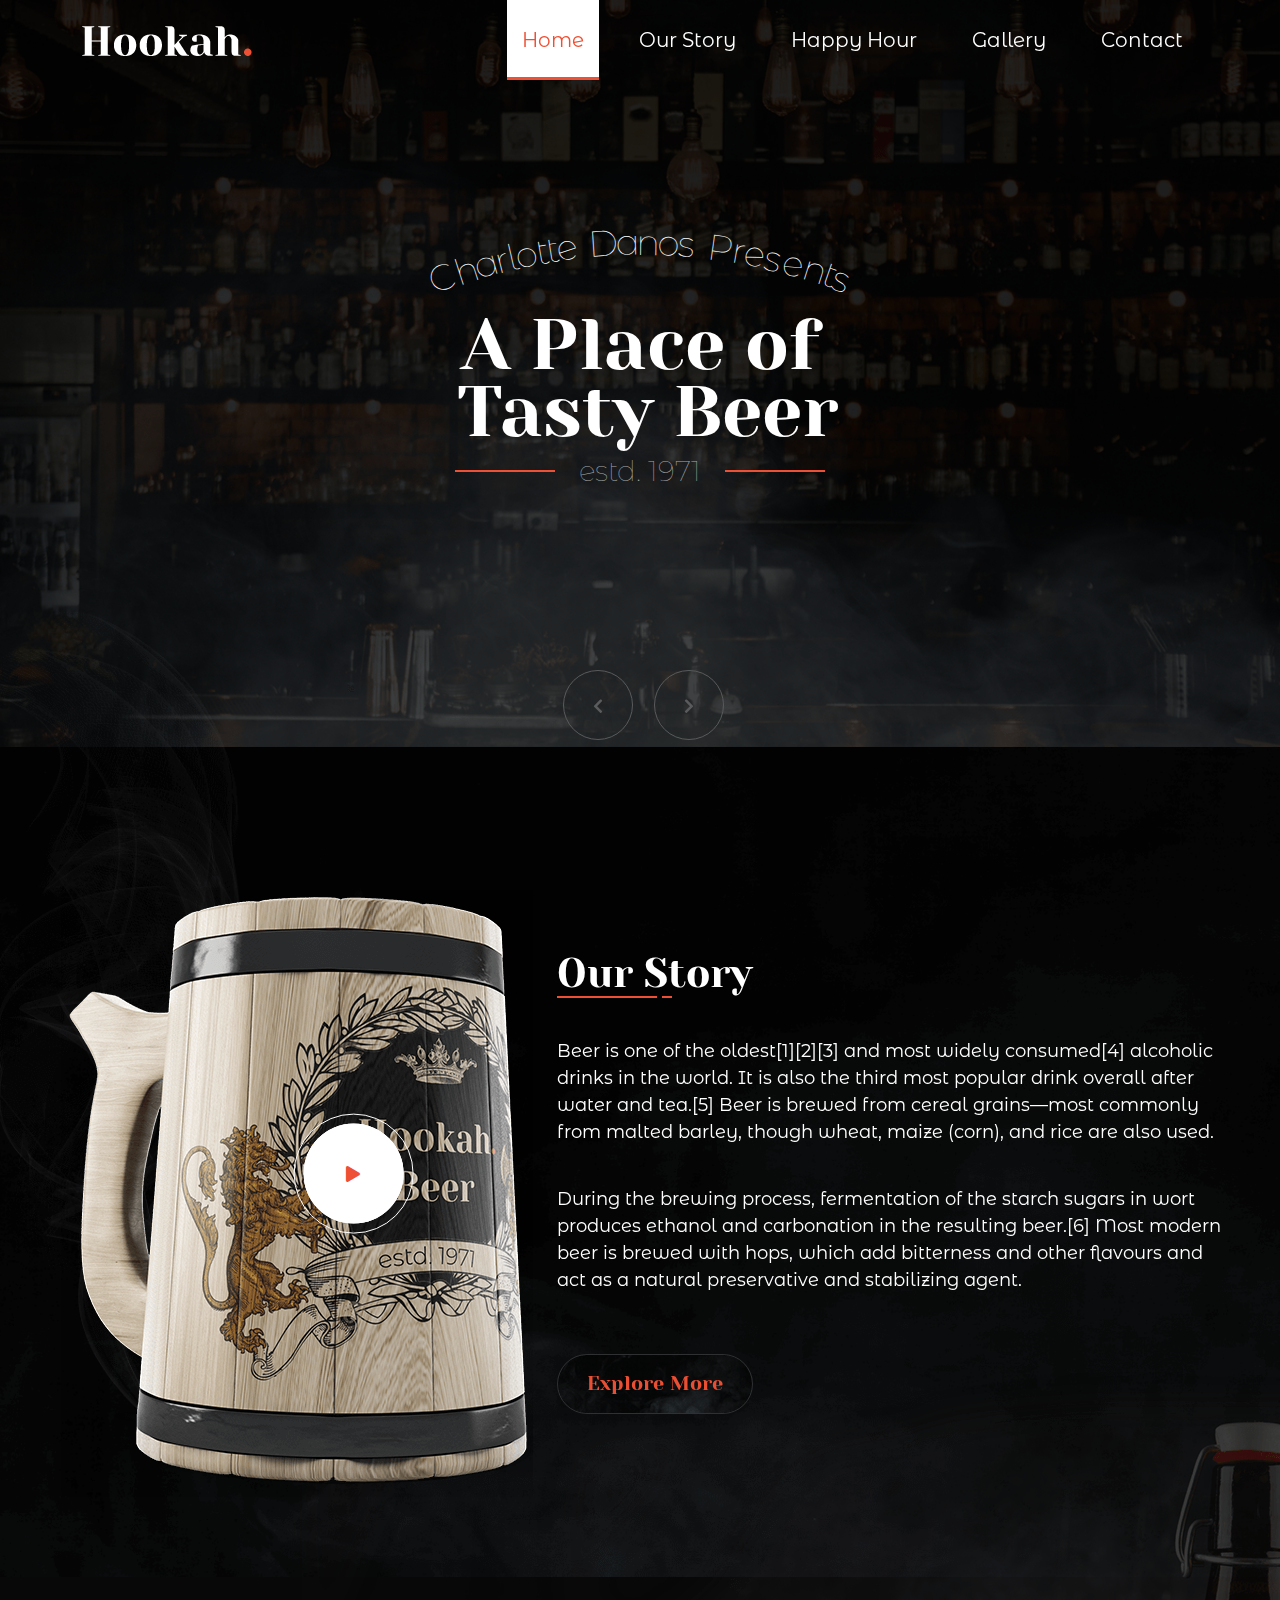
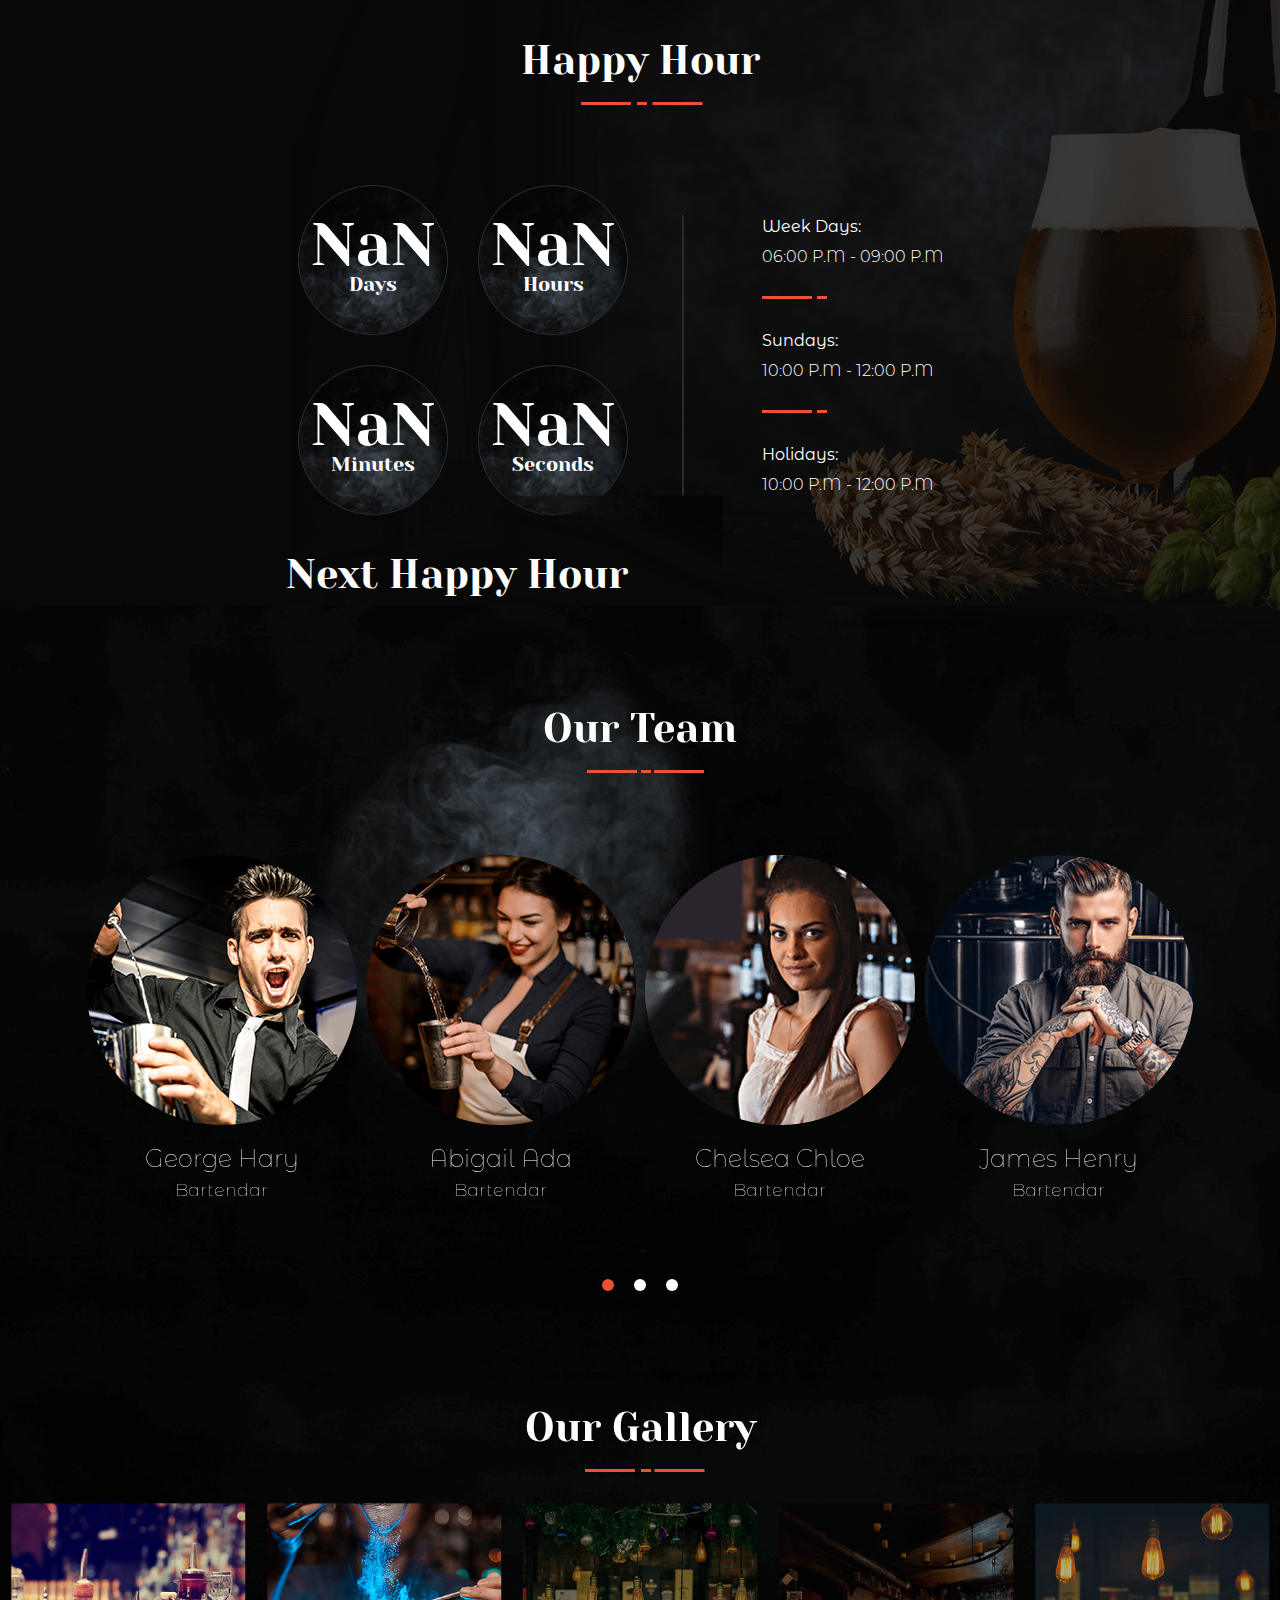
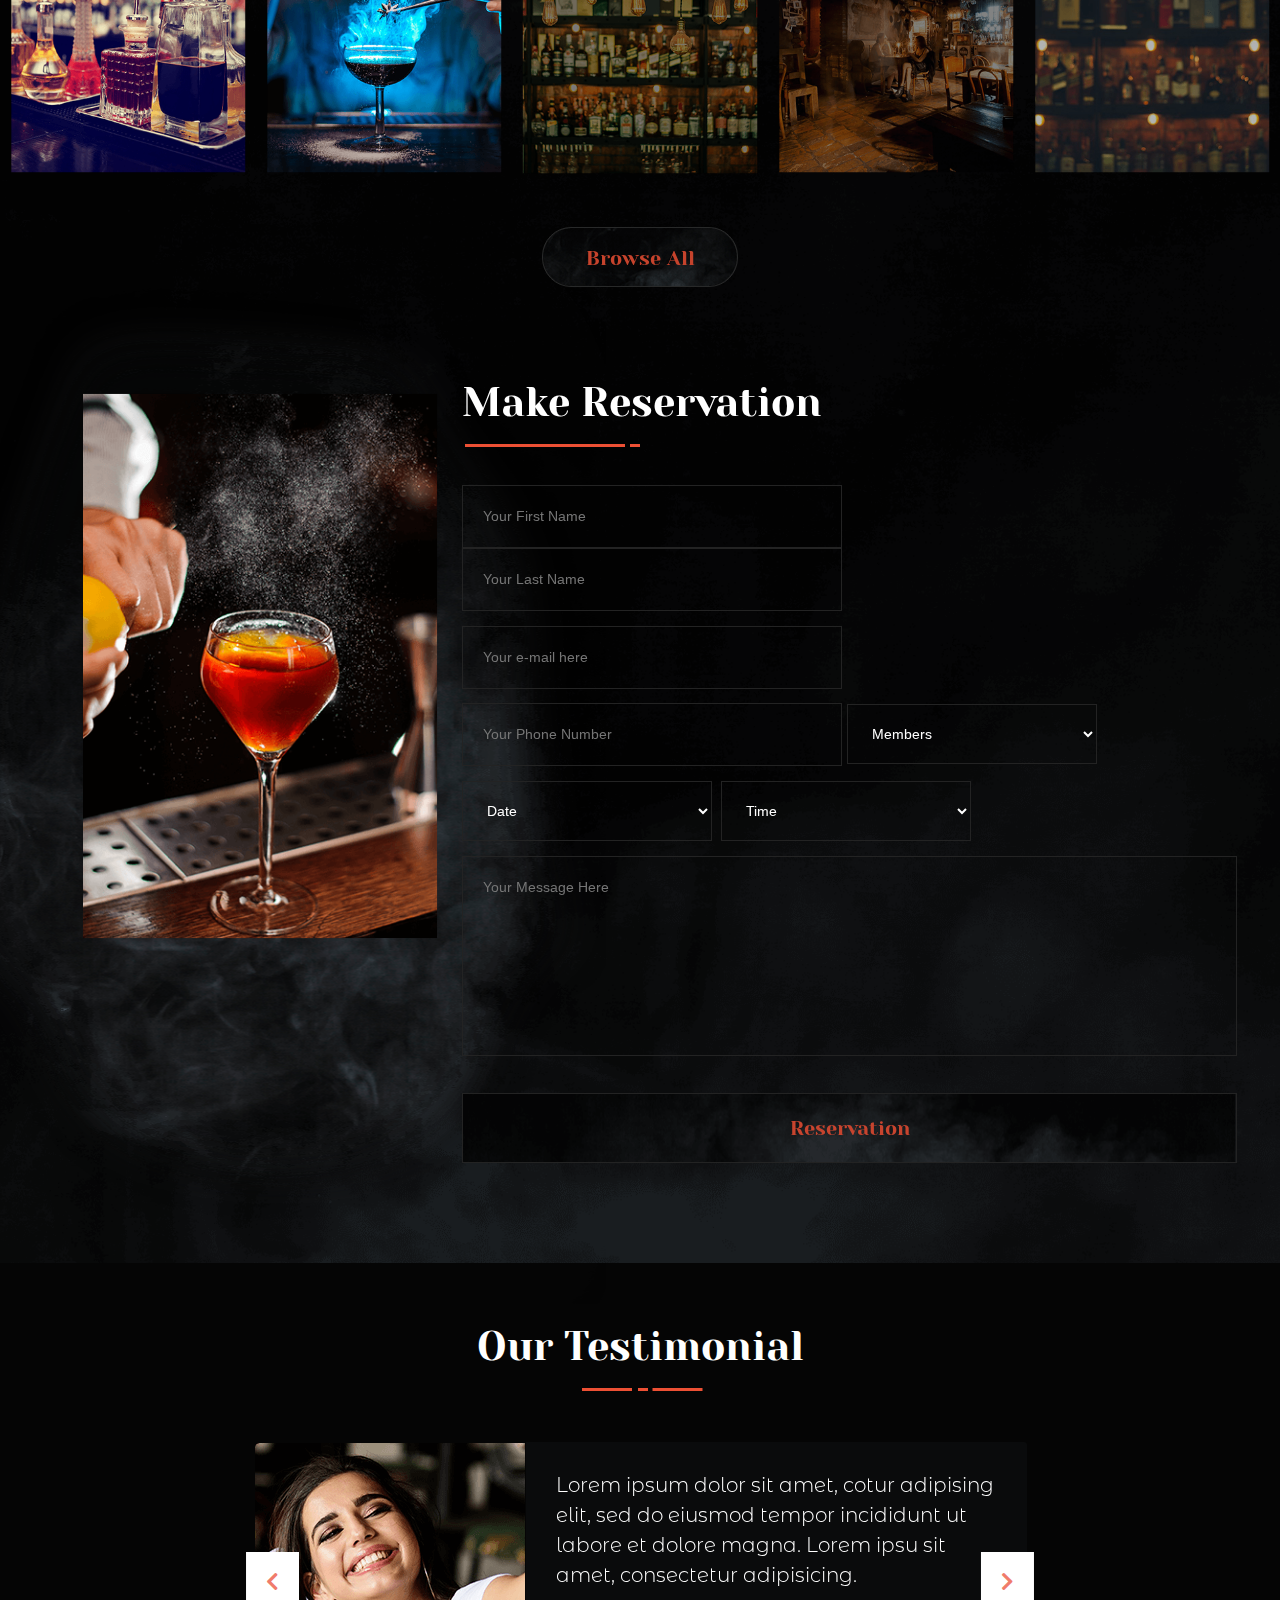
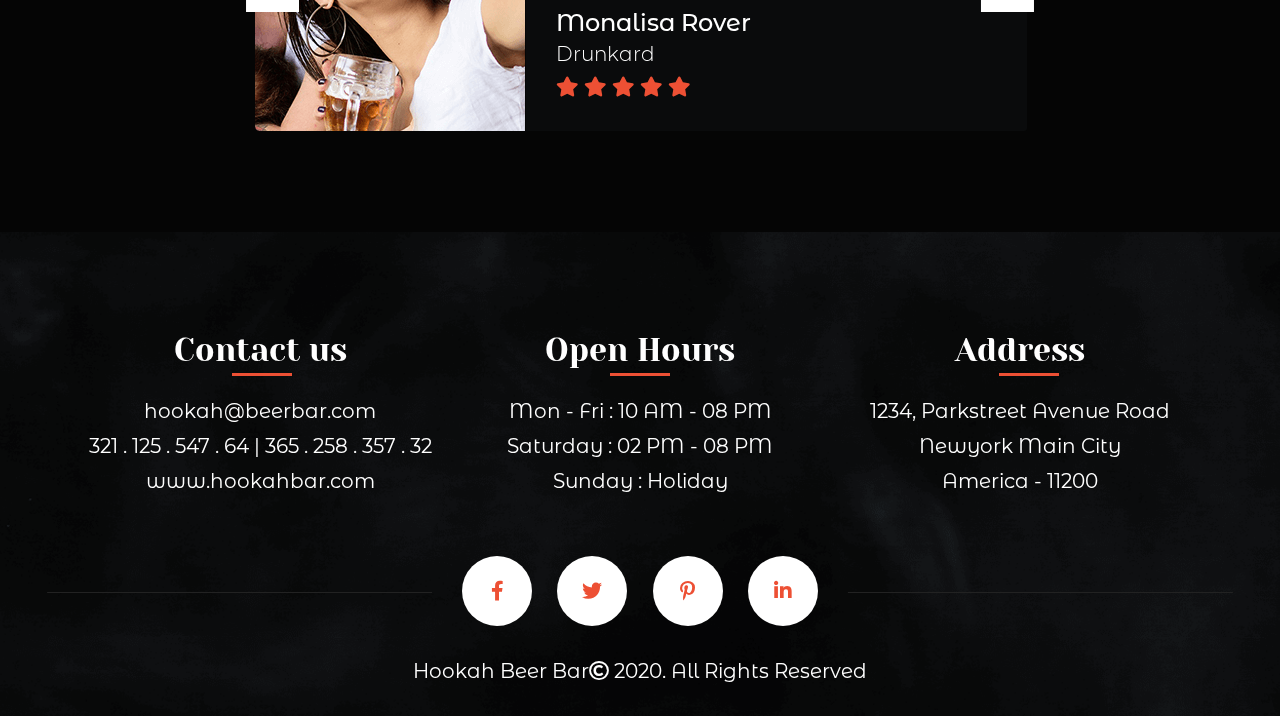
==== index.html @ 08fb6ee2 "completed" ====
<!DOCTYPE html>
<html lang="en">

<head>
    <meta charset="UTF-8">
    <meta http-equiv="X-UA-Compatible" content="IE=edge">
    <meta name="viewport" content="width=device-width, initial-scale=1.0">
    <title>Hokkah</title>

    <!-- ============================
        google font start
    ============================ -->
    <link rel="preconnect" href="https://fonts.gstatic.com">
    <link
        href="https://fonts.googleapis.com/css2?family=Montserrat+Alternates:wght@100;200;300;400;500;600;700;800&display=swap"
        rel="stylesheet">
    <link rel="preconnect" href="https://fonts.gstatic.com">
    <link href="https://fonts.googleapis.com/css2?family=Yeseva+One&display=swap" rel="stylesheet">
    <link rel="preconnect" href="https://fonts.gstatic.com">
    <link href="https://fonts.googleapis.com/css2?family=Arimo:wght@400;500;600;700&display=swap" rel="stylesheet">
    <!-- ============================
        google font end
    ============================ -->


    <!-- ================================
                css link start
    ================================ -->
    <link rel="stylesheet" href="css/all.min.css">
    <link rel="stylesheet" href="css//bootstrap.min.css">
    <link rel="stylesheet" href="css/slick.css">
    <link rel="stylesheet" href="css/venobox.css">
    <link rel="stylesheet" href="css/style.css">
    <link rel="stylesheet" href="css/responsive.css">

    <!-- ================================
                  css link end
    ================================ -->
</head>

<body>

    <!-- =============================
                header part start
         ============================= -->
    <nav class="navbar navbar-expand-lg add">
        <div class="container">
            <a class="navbar-brand" href="index.html">
                <img src="images/01_Home_Page.png" alt="logo">
            </a>
            <button class="navbar-toggler" type="button" data-bs-toggle="collapse"
                data-bs-target="#navbarSupportedContent" aria-controls="navbarSupportedContent" aria-expanded="false"
                aria-label="Toggle navigation">
                <i class="fas fa-bars"></i>
            </button>
            <div class="collapse navbar-collapse" id="navbarSupportedContent">
                <ul class="navbar-nav ms-auto mb-0 mb-lg-0">
                    <li class="nav-item">
                        <a class="nav-link active" aria-current="page" href="indexhome.html">Home</a>
                    </li>
                    <li class="nav-item">
                        <a class="nav-link" aria-current="page" href="indexabout.html">Our Story</a>
                    </li>
                    <li class="nav-item">
                        <a class="nav-link" aria-current="page" href="#happy-hour">Happy Hour</a>
                    </li>
                    <li class="nav-item">
                        <a class="nav-link" aria-current="page" href="indexgallery.html">Gallery</a>
                    </li>
                    <li class="nav-item">
                        <a class="nav-link" aria-current="page" href="indexcontact.html">Contact</a>
                    </li>
                </ul>
            </div>
        </div>
    </nav>


    <!-- =============================
        header part end
============================= -->


    <!-- ==============================
        banner part start
============================== -->
    <section id="banner-part">
        <div class="banner-slider">
            <div class="banner">
                <div class="overlay">
                    <div class="banner-text">
                        <div id="charlotte">Charlotte Danos Presents</div>
                       
                        <h3 class="a-place">A Place of</h3>
                        <h3 class="tasty">Tasty Beer</h3>
                       
                        <p class="estd">estd. 1971</p>
                    </div>
                </div>
            </div>
            <div class="banner bannertwo">
                <div class="overlay">
                    <div class="banner-text">
                        <div id="charlottetwo">Charlotte Danos Presents</div>
                        <p class="a-place">A Place of </p>
                        <p class="tasty">Tasty Beer</p>
                        <p class="estd">estd. 1971</p>
                    </div>
                </div>
            </div>
        </div>
    </section>

    <!-- ==============================
         banner part end
============================== -->

    <!-- ===========================
        about part start
=========================== -->

    <section id="about-part">
        <div class="container">
            <div class="row">
                <div class="col-lg-5">
                    <div class="about-img">
                        <img src="images/mog-pure-img.png" alt="mog">
                        <div class="venoboxone">
                            <a class="venobox" data-autoplay="true" data-vbtype="video"
                                href="https://youtu.be/KQVuV0l8TZ8">
                                <div class="round pulsing">
                                    <i class="fas fa-play"></i>
                                </div>
                            </a>
                        </div>
                        <div class="about-smoke">
                            <img src="images/about-smoke.png" alt="smoke">
                        </div>
                    </div>
                </div>
                <div class="col-lg-7">
                    <div class="about-text">
                        <div class="about-title">
                            <h4 class="our">Our Story</h4>
                        </div>
                        <p class="beer">Beer is one of the oldest[1][2][3] and most widely consumed[4] alcoholic drinks
                            in
                            the world. It
                            is also the third most popular drink overall after water and tea.[5] Beer is brewed from
                            cereal
                            grains—most commonly from malted barley, though wheat, maize (corn), and rice are also used.
                        </p>
                        <p class="beer">During the brewing process, fermentation of the starch sugars in wort
                            produces
                            ethanol and
                            carbonation in the resulting beer.[6] Most modern beer is brewed with hops, which add
                            bitterness
                            and other flavours and act as a natural preservative and stabilizing agent.
                        </p>

                        <div class="explore-img">
                            <a href="#">
                                <img src="images/about-btn.png" alt="#">
                                <div class="smoke-overlay">
                                    Explore More
                                </div>
                            </a>
                        </div>
                    </div>
                </div>
            </div>
        </div>
    </section>

    <!-- ===========================
        about part end
=========================== -->

    <!-- ===========================
        happy hour part end
=========================== -->

    <section id="happy-hour">
        <div class="moder-bottle">
            <img src="images/about-bottom.png" alt="bottle">
        </div>
        <div class="title">
            <h4 class="happy">Happy Hour</h4>
        </div>
        <div class="container">
            <div class="row">
                <div class="col-lg-6 col-md-6">
                    <div class="mother-happy-img">
                        <div class="left">
                            <div class="happy-img">
                                <img src="images/happy.png" alt="btn">
                                <div class="overlay">
                                    <p id="day">23</p>
                                    <span>Days</span>
                                </div>
                            </div>
                            <div class="happy-img marg">
                                <img src="images/happy.png" alt="btn">
                                <div class="overlay2">
                                    <p id="min">59</p>
                                    <span>Minutes</span>
                                </div>
                            </div>
                        </div>
                        <div class="right">
                            <div class="happy-img">
                                <img src="images/happy.png" alt="btn">
                                <div class="overlay3">
                                    <p id="hour">59</p>
                                    <span>Hours</span>
                                </div>
                            </div>
                            <div class="happy-img marg">
                                <img src="images/happy.png" alt="btn">
                                <div class="overlay4">
                                    <p id="second">29</p>
                                    <span>Seconds</span>
                                </div>
                            </div>
                        </div>

                    </div>
                    <p class="nex">Next Happy Hour</p>
                </div>
                <div class="col-lg-6 col-md-6 margi">
                    <div class="happy-right-text">
                        <div class="item">
                            <p class="day">Week Days: </p>
                            <p class="time"> 06:00 P.M - 09:00 P.M</p>
                        </div>
                        <div class="item">
                            <p class="day">Sundays: </p>
                            <p class="time"> 10:00 P.M - 12:00 P.M</p>
                        </div>
                        <div class="item">
                            <p class="day">Holidays: </p>
                            <p class="time"> 10:00 P.M - 12:00 P.M</p>
                        </div>


                    </div>

                </div>
            </div>
        </div>
        
    </section>
    <!-- ===========================
        happy hour part end
=========================== -->

    <!-- =========================
        team  part start
=========================== -->

    <section id="team-part">
        <div class="title">
            <h4 class="happy">Our Team</h4>
        </div>
        <div class="container">
            <div class="team-smoke">
                <img src="images/team-smoke.png" alt="team-smoke">
            </div>
            <div class="team-slider">
                <div class="team-slide">
                    <div class="img">
                        <img src="images/team1.png" alt="team">
                    </div>
                    <div class="text">
                        <p class="name">George Hary</p>
                        <p class="position">Bartendar</p>
                    </div>


                </div>
                <div class="team-slide">
                    <div class="img">
                        <img src="images/team2.png" alt="team">
                    </div>
                    <div class="text">
                        <p class="name">Abigail Ada</p>
                        <p class="position">Bartendar</p>
                    </div>
                </div>
                <div class="team-slide">
                    <div class="img">
                        <img src="images/team3.png" alt="team">
                    </div>
                    <div class="text">
                        <p class="name">Chelsea Chloe</p>
                        <p class="position">Bartendar</p>
                    </div>
                </div>
                <div class="team-slide">
                    <div class="img">
                        <img src="images/team4.png" alt="team">
                    </div>
                    <div class="text">
                        <p class="name">James Henry</p>
                        <p class="position">Bartendar</p>
                    </div>
                </div>
                <div class="team-slide">
                    <div class="img">
                        <img src="images/team2.png" alt="team">
                    </div>
                    <div class="text">
                        <p class="name">Abigail Ada</p>
                        <p class="position">Bartendar</p>
                    </div>
                </div>
                <div class="team-slide">
                    <div class="img">
                        <img src="images/team2.png" alt="team">
                    </div>
                    <div class="text">
                        <p class="name">Abigail Ada</p>
                        <p class="position">Bartendar</p>
                    </div>
                </div>
            </div>
        </div>


    </section>

    <!-- ===========================
        team part end
=========================== -->

    <!-- ===========================
        our gallery  part end
=========================== -->

    <section id="gallery-part">
        <div class="title">
            <h4 class="happy">Our Gallery</h4>
        </div>

        <div class="gallery-slider">
            <div class="gallery-slide">
                <div class="img">
                    <img src="images/gallery.png" alt="member">
                    <div class="overlay">
                        <div class="icon"><a class="venobox" data-gall="gallery01" href="images/gallery.png">
                                <i class="fas fa-expand"></i>
                            </a> </div>
                    </div>
                </div>
            </div>
            <div class="gallery-slide">
                <div class="img">
                    <img src="images/gallery2.png" alt="member">
                    <div class="overlay">
                        <div class="icon">
                            <a class="venobox" data-gall="gallery01" href="images/gallery2.png">
                                <i class="fas fa-expand"></i>
                            </a>
                        </div>
                    </div>
                </div>
            </div>
            <div class="gallery-slide">
                <div class="img">
                    <img src="images/gallery3.png" alt="member">
                    <div class="overlay">
                        <div class="icon">
                            <a class="venobox" data-gall="gallery01" href="images/gallery3.png">
                                <i class="fas fa-expand"></i>
                            </a>
                        </div>
                    </div>
                </div>
            </div>
            <div class="gallery-slide">
                <div class="img">
                    <img src="images/gallery4.png" alt="member">
                    <div class="overlay">
                        <div class="icon">
                            <a class="venobox" data-gall="gallery01" href="images/gallery4.png">
                                <i class="fas fa-expand"></i>
                            </a>
                        </div>
                    </div>
                </div>
            </div>
            <div class="gallery-slide">
                <div class="img">
                    <img src="images/gallery5.png" alt="member">
                    <div class="overlay">
                        <div class="icon">
                            <a class="venobox" data-gall="gallery01" href="images/gallery5.png">
                                <i class="fas fa-expand"></i>
                            </a>
                        </div>
                    </div>
                </div>
            </div>
            <div class="gallery-slide">
                <div class="img">
                    <img src="images/gallery2.png" alt="member">
                    <div class="overlay">
                        <div class="icon">
                            <a class="venobox" data-gall="gallery01" href="images/gallery2.png">
                                <i class="fas fa-expand"></i>
                            </a>

                        </div>
                    </div>
                </div>
            </div>
        </div>
        <div class="btn">
            <a href="#">
                <img src="images/gallbtn.png" alt="btn">
                <p class="browse">Browse All</p>
            </a>


        </div>
    </section>

    <!-- ===========================
       our gallery part end
=========================== -->

    <!-- ===========================
      form  part start
=========================== -->
    <section id="form-part">
        <div class="container">
            <div class="row">
                <div class="col-lg-4 col-md-4">
                    <div class="form-img">
                        <img class="form-img" src="images/form.png" alt="form-left">
                        <img class="form-smoke" src="images/formimg.png" alt="forming">
                    </div>
                </div>
                <div class="col-lg-8 col-md-8">
                    <div class="title">
                        <h4 class="happy">Make Reservation</h4>
                    </div>
                    <div class="form-info">
                        <input id="name" type="text" placeholder="Your First Name">
                        <input id="last" type="text" placeholder="Your Last Name">
                        <input id="email" type="email" placeholder="Your e-mail here">
                        <input id="teli" type="tel" placeholder="Your Phone Number">

                       
                        <select id="member">
                            <option value="">Members</option>
                            <option value="1">01</option>
                            <option value="1">02</option>
                            <option value="3">03</option>
                        </select>

                        
                        <select id="date">
                            <option value="">Date</option>
                            <option value="12">12</option>
                            <option value="16">16</option>
                            <option value="18">18</option>
                        </select>

                        
                        <select id="time">
                            <option value="">Time</option>
                            <option value="6">6</option>
                            <option value="8">8</option>
                            <option value="10">10</option>
                        </select>

                        <textarea class="message" name="bio" placeholder="Your Message Here"></textarea>

                        <a href="#">
                            <img src="images/formbtnimg.png" alt="button">
                            <div class="overlay">
                                <p class="reserv">Reservation</p>
                            </div>


                        </a>

                    </div>


                </div>
            </div>
        </div>
    </section>


    <!-- ===========================
       form  part end
=========================== -->

    <!-- ===========================
       testimonial  part start
=========================== -->

    <section id="testimonial-part">

        <div class="title">
            <h4 class="happy">Our Testimonial</h4>
        </div>
        <div class="container">
            <div class="testimonial-slider">
                <div class="testi-slide">
                    <div class="mother">
                        <div class="testi-img">
                            <img src="images/testimonial.png" alt="testimonial">
                        </div>
                        <div class="testi-text">
                            <p class="testi-lorem">Lorem ipsum dolor sit amet, cotur adipising elit, sed do eiusmod
                                tempor incididunt ut labore et dolore magna. Lorem ipsu sit amet, consectetur
                                adipisicing.</p>
                            <p class="testi-name">Monalisa Rover</p>
                            <p class="testi-position">Drunkard</p>
                            <div class="icon">
                                <i class="fas fa-star"></i>
                                <i class="fas fa-star"></i>
                                <i class="fas fa-star"></i>
                                <i class="fas fa-star"></i>
                                <i class="fas fa-star"></i>
                            </div>
                        </div>
                    </div>
                </div>

                <div class="testi-slide">
                    <div class="mother">
                        <div class="testi-img">
                            <img src="images/testimonial.png" alt="testimonial">
                        </div>
                        <div class="testi-text">
                            <p class="testi-lorem">Lorem ipsum dolor sit amet, cotur adipising elit, sed do eiusmod
                                tempor incididunt ut labore et dolore magna. Lorem ipsu sit amet, consectetur
                                adipisicing.</p>
                            <p class="testi-name">Monalisa Rover</p>
                            <p class="testi-position">Drunkard</p>
                            <div class="icon">
                                <i class="fas fa-star"></i>
                                <i class="fas fa-star"></i>
                                <i class="fas fa-star"></i>
                                <i class="fas fa-star"></i>
                                <i class="fas fa-star"></i>
                            </div>
                        </div>
                    </div>
                </div>

                <div class="testi-slide">
                    <div class="mother">
                        <div class="testi-img">
                            <img src="images/testimonial.png" alt="testimonial">
                        </div>
                        <div class="testi-text">
                            <p class="testi-lorem">Lorem ipsum dolor sit amet, cotur adipising elit, sed do eiusmod
                                tempor incididunt ut labore et dolore magna. Lorem ipsu sit amet, consectetur
                                adipisicing.</p>
                            <p class="testi-name">Monalisa Rover</p>
                            <p class="testi-position">Drunkard</p>
                            <div class="icon">
                                <i class="fas fa-star"></i>
                                <i class="fas fa-star"></i>
                                <i class="fas fa-star"></i>
                                <i class="fas fa-star"></i>
                                <i class="fas fa-star"></i>
                            </div>
                        </div>
                    </div>
                </div>

                <div class="testi-slide">
                    <div class="mother">
                        <div class="testi-img">
                            <img src="images/testimonial.png" alt="testimonial">
                        </div>
                        <div class="testi-text">
                            <p class="testi-lorem">Lorem ipsum dolor sit amet, cotur adipising elit, sed do eiusmod
                                tempor incididunt ut labore et dolore magna. Lorem ipsu sit amet, consectetur
                                adipisicing.</p>
                            <p class="testi-name">Monalisa Rover</p>
                            <p class="testi-position">Drunkard</p>
                            <div class="icon">
                                <i class="fas fa-star"></i>
                                <i class="fas fa-star"></i>
                                <i class="fas fa-star"></i>
                                <i class="fas fa-star"></i>
                                <i class="fas fa-star"></i>
                            </div>
                        </div>
                    </div>
                </div>
            </div>
        </div>
    </section>

    <!-- ===========================
       testimonial part end
=========================== -->

    <!-- ===========================
       footer part start
=========================== -->

    <section id="footer-part">
        <div class="container">
            <div class="row">
                <div class="col-lg-4 col-md-4">
                    <div class="footer-mother">
                        <h5 class="footer-header">Contact us</h5>
                        <p class="footer-email">hookah@beerbar.com</p>
                        <p class="footer-num">321 . 125 . 547 . 64 | 365 . 258 . 357 . 32</p>
                        <p class="footer-web">www.hookahbar.com</p>
                    </div>

                </div>

                <div class="col-lg-4 col-md-4">
                    <div class="footer-mother">
                        <h5 class="footer-header">Open Hours</h5>
                        <p class="footer-email">Mon - Fri : 10 AM - 08 PM</p>
                        <p class="footer-num">Saturday : 02 PM - 08 PM</p>
                        <p class="footer-web">Sunday : Holiday</p>
                    </div>
                </div>
                <div class="col-lg-4 col-md-4">
                    <div class="footer-mother">
                        <h5 class="footer-header">Address</h5>
                        <p class="footer-email">1234, Parkstreet Avenue Road</p>
                        <p class="footer-num">Newyork Main City</p>
                        <p class="footer-web">America - 11200</p>
                    </div>
                </div>
            </div>
            <div class="footer-icon">
                <a href="#"> <i class="fab fa-facebook-f"></i></a>
                <a href="#"><i class="fab fa-twitter"></i></a>
                <a href="#"><i class="fab fa-pinterest-p"></i></a>
                <a href="#"><i class="fab fa-linkedin-in"></i></a>
            </div>
            <p class="footer-last">Hookah Beer Bar<i class="far fa-copyright"></i> 2020. All Rights Reserved</p>
        </div>
    </section>

    <!-- ===========================
       footer part end
=========================== -->



<!-- ==============================
    back to top start
============================== -->

<a class="backtotop" href="#">
    <i class="fas fa-chevron-up"></i>
</a>
        
  

<!-- ==============================
    back to top end
============================== -->


    <!-- ============================
        js link start
============================ -->
    <script src="js/jquery-1.12.4.min.js"></script>
    <script src="js/circletype.min.js"></script>
    <script src="js/bootstrap.bundle.min.js"></script>
    <script src="js/venobox.min.js"></script>
    <script src="js/waypoints.min.js"></script>
    <script src="js/jquery.counterup.min.js"></script>
    <script src="js/slick.min.js"></script>
    <script src="js/script.js"></script>
    <!-- ============================
        js link end
============================ -->



</body>

</html>
---- css/venobox.css ----
/* ------ venobox.css --------*/
.vbox-overlay *, .vbox-overlay *:before, .vbox-overlay *:after{
    -webkit-backface-visibility: hidden;
    -webkit-box-sizing:border-box;
    -moz-box-sizing:border-box;
    box-sizing:border-box;
}
.vbox-overlay * { 
    -webkit-backface-visibility: visible;
    backface-visibility: visible;
}
.vbox-overlay{
    display: -webkit-flex;
    display: flex;
    -webkit-flex-direction: column;
    flex-direction: column;
    -webkit-justify-content: center;
    justify-content: center;
    -webkit-align-items: center;
    align-items: center;
    position: fixed;
    left: 0;
    top: 0;
    bottom: 0;
    right: 0;
    z-index: 999999;
}

/* ----- navigation ----- */
.vbox-title{
    width: 100%;
    height: 40px;
    float: left;
    text-align: center;
    line-height: 28px;
    font-size: 12px;
    padding: 6px 50px;
    overflow: hidden;
    position: fixed;
    display: none;
    left: 0;
    z-index: 89;
}
.vbox-close{
    cursor: pointer;
    position: fixed;
    top: -1px;
    right: 0;
    width: 50px;
    height: 40px;
    padding: 6px;
    display: block;
    background-position:10px center;
    overflow: hidden;
    font-size: 24px;
    line-height: 1;
    text-align: center;
    z-index: 99;
}
.vbox-left{
    cursor: pointer;
    position: fixed;
    left: 0;
    height: 40px;
    overflow: hidden;
    line-height: 28px;
    font-size: 12px;
    z-index: 99;
    display: flex;
    align-items:center;
}
.vbox-num{
    display: inline-block;
    margin: 6px 0 6px 15px;
}
/* ----- Social share ----- */
.vbox-share{
    line-height: 28px;
    font-size: 12px;
    overflow: hidden;
    position: fixed;
    left: 0;
    z-index: 98;
    display: flex;
    align-items:center;
    justify-content: center;
    width: 100%;
    text-align: center;
}
.vbox-share svg{
    max-height: 28px;
    width: 28px;
    z-index: 10;
    margin-left: 12px;
    margin-top: 6px;
    margin-bottom: 6px;
    vertical-align: middle;
}


/* ----- navigation ARROWS ----- */
.vbox-next, .vbox-prev{
    position: fixed;
    top: 50%;
    margin-top: -15px;
    overflow: hidden;
    cursor: pointer;
    display: block;
    width: 45px;
    height: 45px;
    z-index: 99;
}
.vbox-next span, .vbox-prev span{
    position: relative;
    width: 20px;
    height: 20px;
    border: 2px solid transparent;
    border-top-color: #B6B6B6;
    border-right-color: #B6B6B6;
    text-indent: -100px;
    position: absolute;
    top: 8px;
    display: block;
}
.vbox-prev{
    left: 15px;
}
.vbox-next{
    right: 15px;
}
.vbox-prev span{
    left: 10px;
    -ms-transform: rotate(-135deg);
    -webkit-transform: rotate(-135deg);
    transform: rotate(-135deg);
}
.vbox-next span{
    -ms-transform: rotate(45deg);
    -webkit-transform: rotate(45deg);
    transform: rotate(45deg);
    right: 10px;
}
/* ------- inline window ------ */
.vbox-inline{
    width: 420px;
    height: 315px;
    height: 70vh;
    padding: 10px;
    background: #fff;
    margin: 0 auto;
    overflow: auto;
    text-align: left;
}
/* ------- Video & iFrames window ------ */
.venoframe{
    max-width: 100%;
    width: 100%;
    border: none;
    width: 100%;
    height: 260px;
    height: 70vh;
}
.venoframe.vbvid{
    height: 260px;
}
@media (min-width: 768px) {
    .venoframe, .vbox-inline{
        width: 90%;
        height: 360px;
        height: 70vh;
    }
    .venoframe.vbvid{
        width: 640px;
        height: 360px;
    }
}
@media (min-width: 992px) {
    .venoframe, .vbox-inline{
        max-width: 1200px;
        width: 80%;
        height: 540px;
        height: 70vh;
    }
    .venoframe.vbvid{
        width: 960px;
        height: 540px;
    }
}
/* 
Please do NOT edit this part! 
or at least read this note: http://i.imgur.com/7C0ws9e.gif
*/
.vbox-open{
    overflow: hidden;
}
.vbox-container{
    position: absolute;
    left: 0;
    right: 0;
    top: 0;
    bottom: 0;
    overflow-x: hidden;
    overflow-y: scroll;
    overflow-scrolling: touch;
    -webkit-overflow-scrolling: touch;
    z-index: 20;
    max-height: 100%;

}

.vbox-content{
    text-align: center;
    float: left;
    width: 100%;
    position: relative;
    overflow: hidden;
    padding: 20px 4%;
}
.vbox-container img{
    max-width: 100%;
    height: auto;
}
.vbox-figlio{
    box-shadow: 0 0 12px rgba(0,0,0,0.19), 0 6px 6px rgba(0,0,0,0.23);
    max-width: 100%;
    text-align: initial;
}
img.vbox-figlio{
    -webkit-user-select: none;
-khtml-user-select: none;
-moz-user-select: none;
-o-user-select: none;
user-select: none;
}
.vbox-content.swipe-left{
    margin-left: -200px !important;
}
.vbox-content.swipe-right{
    margin-left: 200px !important;
}
.vbox-animated{
    webkit-transition: margin 300ms ease-out;
    transition: margin 300ms ease-out;
}

/* ---------- preloader ----------
 * SPINKIT 
 * http://tobiasahlin.com/spinkit/
-------------------------------- */
.sk-double-bounce,.sk-rotating-plane{width:40px;height:40px;margin:40px auto}.sk-rotating-plane{background-color:#333;-webkit-animation:sk-rotatePlane 1.2s infinite ease-in-out;animation:sk-rotatePlane 1.2s infinite ease-in-out}@-webkit-keyframes sk-rotatePlane{0%{-webkit-transform:perspective(120px) rotateX(0) rotateY(0);transform:perspective(120px) rotateX(0) rotateY(0)}50%{-webkit-transform:perspective(120px) rotateX(-180.1deg) rotateY(0);transform:perspective(120px) rotateX(-180.1deg) rotateY(0)}100%{-webkit-transform:perspective(120px) rotateX(-180deg) rotateY(-179.9deg);transform:perspective(120px) rotateX(-180deg) rotateY(-179.9deg)}}@keyframes sk-rotatePlane{0%{-webkit-transform:perspective(120px) rotateX(0) rotateY(0);transform:perspective(120px) rotateX(0) rotateY(0)}50%{-webkit-transform:perspective(120px) rotateX(-180.1deg) rotateY(0);transform:perspective(120px) rotateX(-180.1deg) rotateY(0)}100%{-webkit-transform:perspective(120px) rotateX(-180deg) rotateY(-179.9deg);transform:perspective(120px) rotateX(-180deg) rotateY(-179.9deg)}}.sk-double-bounce{position:relative}.sk-double-bounce .sk-child{width:100%;height:100%;border-radius:50%;background-color:#333;opacity:.6;position:absolute;top:0;left:0;-webkit-animation:sk-doubleBounce 2s infinite ease-in-out;animation:sk-doubleBounce 2s infinite ease-in-out}.sk-chasing-dots .sk-child,.sk-spinner-pulse,.sk-three-bounce .sk-child{background-color:#333;border-radius:100%}.sk-double-bounce .sk-double-bounce2{-webkit-animation-delay:-1s;animation-delay:-1s}@-webkit-keyframes sk-doubleBounce{0%,100%{-webkit-transform:scale(0);transform:scale(0)}50%{-webkit-transform:scale(1);transform:scale(1)}}@keyframes sk-doubleBounce{0%,100%{-webkit-transform:scale(0);transform:scale(0)}50%{-webkit-transform:scale(1);transform:scale(1)}}.sk-wave{margin:40px auto;width:50px;height:40px;text-align:center;font-size:10px}.sk-wave .sk-rect{background-color:#333;height:100%;width:6px;display:inline-block;-webkit-animation:sk-waveStretchDelay 1.2s infinite ease-in-out;animation:sk-waveStretchDelay 1.2s infinite ease-in-out}.sk-wave .sk-rect1{-webkit-animation-delay:-1.2s;animation-delay:-1.2s}.sk-wave .sk-rect2{-webkit-animation-delay:-1.1s;animation-delay:-1.1s}.sk-wave .sk-rect3{-webkit-animation-delay:-1s;animation-delay:-1s}.sk-wave .sk-rect4{-webkit-animation-delay:-.9s;animation-delay:-.9s}.sk-wave .sk-rect5{-webkit-animation-delay:-.8s;animation-delay:-.8s}@-webkit-keyframes sk-waveStretchDelay{0%,100%,40%{-webkit-transform:scaleY(.4);transform:scaleY(.4)}20%{-webkit-transform:scaleY(1);transform:scaleY(1)}}@keyframes sk-waveStretchDelay{0%,100%,40%{-webkit-transform:scaleY(.4);transform:scaleY(.4)}20%{-webkit-transform:scaleY(1);transform:scaleY(1)}}.sk-wandering-cubes{margin:40px auto;width:40px;height:40px;position:relative}.sk-wandering-cubes .sk-cube{background-color:#333;width:10px;height:10px;position:absolute;top:0;left:0;-webkit-animation:sk-wanderingCube 1.8s ease-in-out -1.8s infinite both;animation:sk-wanderingCube 1.8s ease-in-out -1.8s infinite both}.sk-chasing-dots,.sk-spinner-pulse{width:40px;height:40px;margin:40px auto}.sk-wandering-cubes .sk-cube2{-webkit-animation-delay:-.9s;animation-delay:-.9s}@-webkit-keyframes sk-wanderingCube{0%{-webkit-transform:rotate(0);transform:rotate(0)}25%{-webkit-transform:translateX(30px) rotate(-90deg) scale(.5);transform:translateX(30px) rotate(-90deg) scale(.5)}50%{-webkit-transform:translateX(30px) translateY(30px) rotate(-179deg);transform:translateX(30px) translateY(30px) rotate(-179deg)}50.1%{-webkit-transform:translateX(30px) translateY(30px) rotate(-180deg);transform:translateX(30px) translateY(30px) rotate(-180deg)}75%{-webkit-transform:translateX(0) translateY(30px) rotate(-270deg) scale(.5);transform:translateX(0) translateY(30px) rotate(-270deg) scale(.5)}100%{-webkit-transform:rotate(-360deg);transform:rotate(-360deg)}}@keyframes sk-wanderingCube{0%{-webkit-transform:rotate(0);transform:rotate(0)}25%{-webkit-transform:translateX(30px) rotate(-90deg) scale(.5);transform:translateX(30px) rotate(-90deg) scale(.5)}50%{-webkit-transform:translateX(30px) translateY(30px) rotate(-179deg);transform:translateX(30px) translateY(30px) rotate(-179deg)}50.1%{-webkit-transform:translateX(30px) translateY(30px) rotate(-180deg);transform:translateX(30px) translateY(30px) rotate(-180deg)}75%{-webkit-transform:translateX(0) translateY(30px) rotate(-270deg) scale(.5);transform:translateX(0) translateY(30px) rotate(-270deg) scale(.5)}100%{-webkit-transform:rotate(-360deg);transform:rotate(-360deg)}}.sk-spinner-pulse{-webkit-animation:sk-pulseScaleOut 1s infinite ease-in-out;animation:sk-pulseScaleOut 1s infinite ease-in-out}@-webkit-keyframes sk-pulseScaleOut{0%{-webkit-transform:scale(0);transform:scale(0)}100%{-webkit-transform:scale(1);transform:scale(1);opacity:0}}@keyframes sk-pulseScaleOut{0%{-webkit-transform:scale(0);transform:scale(0)}100%{-webkit-transform:scale(1);transform:scale(1);opacity:0}}.sk-chasing-dots{position:relative;text-align:center;-webkit-animation:sk-chasingDotsRotate 2s infinite linear;animation:sk-chasingDotsRotate 2s infinite linear}.sk-chasing-dots .sk-child{width:60%;height:60%;display:inline-block;position:absolute;top:0;-webkit-animation:sk-chasingDotsBounce 2s infinite ease-in-out;animation:sk-chasingDotsBounce 2s infinite ease-in-out}.sk-chasing-dots .sk-dot2{top:auto;bottom:0;-webkit-animation-delay:-1s;animation-delay:-1s}@-webkit-keyframes sk-chasingDotsRotate{100%{-webkit-transform:rotate(360deg);transform:rotate(360deg)}}@keyframes sk-chasingDotsRotate{100%{-webkit-transform:rotate(360deg);transform:rotate(360deg)}}@-webkit-keyframes sk-chasingDotsBounce{0%,100%{-webkit-transform:scale(0);transform:scale(0)}50%{-webkit-transform:scale(1);transform:scale(1)}}@keyframes sk-chasingDotsBounce{0%,100%{-webkit-transform:scale(0);transform:scale(0)}50%{-webkit-transform:scale(1);transform:scale(1)}}.sk-three-bounce{margin:40px auto;width:80px;text-align:center}.sk-three-bounce .sk-child{width:20px;height:20px;display:inline-block;-webkit-animation:sk-three-bounce 1.4s ease-in-out 0s infinite both;animation:sk-three-bounce 1.4s ease-in-out 0s infinite both}.sk-circle .sk-child:before,.sk-fading-circle .sk-circle:before{display:block;border-radius:100%;content:'';background-color:#333}.sk-three-bounce .sk-bounce1{-webkit-animation-delay:-.32s;animation-delay:-.32s}.sk-three-bounce .sk-bounce2{-webkit-animation-delay:-.16s;animation-delay:-.16s}@-webkit-keyframes sk-three-bounce{0%,100%,80%{-webkit-transform:scale(0);transform:scale(0)}40%{-webkit-transform:scale(1);transform:scale(1)}}@keyframes sk-three-bounce{0%,100%,80%{-webkit-transform:scale(0);transform:scale(0)}40%{-webkit-transform:scale(1);transform:scale(1)}}.sk-circle{margin:40px auto;width:40px;height:40px;position:relative}.sk-circle .sk-child{width:100%;height:100%;position:absolute;left:0;top:0}.sk-circle .sk-child:before{margin:0 auto;width:15%;height:15%;-webkit-animation:sk-circleBounceDelay 1.2s infinite ease-in-out both;animation:sk-circleBounceDelay 1.2s infinite ease-in-out both}.sk-circle .sk-circle2{-webkit-transform:rotate(30deg);-ms-transform:rotate(30deg);transform:rotate(30deg)}.sk-circle .sk-circle3{-webkit-transform:rotate(60deg);-ms-transform:rotate(60deg);transform:rotate(60deg)}.sk-circle .sk-circle4{-webkit-transform:rotate(90deg);-ms-transform:rotate(90deg);transform:rotate(90deg)}.sk-circle .sk-circle5{-webkit-transform:rotate(120deg);-ms-transform:rotate(120deg);transform:rotate(120deg)}.sk-circle .sk-circle6{-webkit-transform:rotate(150deg);-ms-transform:rotate(150deg);transform:rotate(150deg)}.sk-circle .sk-circle7{-webkit-transform:rotate(180deg);-ms-transform:rotate(180deg);transform:rotate(180deg)}.sk-circle .sk-circle8{-webkit-transform:rotate(210deg);-ms-transform:rotate(210deg);transform:rotate(210deg)}.sk-circle .sk-circle9{-webkit-transform:rotate(240deg);-ms-transform:rotate(240deg);transform:rotate(240deg)}.sk-circle .sk-circle10{-webkit-transform:rotate(270deg);-ms-transform:rotate(270deg);transform:rotate(270deg)}.sk-circle .sk-circle11{-webkit-transform:rotate(300deg);-ms-transform:rotate(300deg);transform:rotate(300deg)}.sk-circle .sk-circle12{-webkit-transform:rotate(330deg);-ms-transform:rotate(330deg);transform:rotate(330deg)}.sk-circle .sk-circle2:before{-webkit-animation-delay:-1.1s;animation-delay:-1.1s}.sk-circle .sk-circle3:before{-webkit-animation-delay:-1s;animation-delay:-1s}.sk-circle .sk-circle4:before{-webkit-animation-delay:-.9s;animation-delay:-.9s}.sk-circle .sk-circle5:before{-webkit-animation-delay:-.8s;animation-delay:-.8s}.sk-circle .sk-circle6:before{-webkit-animation-delay:-.7s;animation-delay:-.7s}.sk-circle .sk-circle7:before{-webkit-animation-delay:-.6s;animation-delay:-.6s}.sk-circle .sk-circle8:before{-webkit-animation-delay:-.5s;animation-delay:-.5s}.sk-circle .sk-circle9:before{-webkit-animation-delay:-.4s;animation-delay:-.4s}.sk-circle .sk-circle10:before{-webkit-animation-delay:-.3s;animation-delay:-.3s}.sk-circle .sk-circle11:before{-webkit-animation-delay:-.2s;animation-delay:-.2s}.sk-circle .sk-circle12:before{-webkit-animation-delay:-.1s;animation-delay:-.1s}@-webkit-keyframes sk-circleBounceDelay{0%,100%,80%{-webkit-transform:scale(0);transform:scale(0)}40%{-webkit-transform:scale(1);transform:scale(1)}}@keyframes sk-circleBounceDelay{0%,100%,80%{-webkit-transform:scale(0);transform:scale(0)}40%{-webkit-transform:scale(1);transform:scale(1)}}.sk-cube-grid{width:40px;height:40px;margin:40px auto}.sk-cube-grid .sk-cube{width:33.33%;height:33.33%;background-color:#333;float:left;-webkit-animation:sk-cubeGridScaleDelay 1.3s infinite ease-in-out;animation:sk-cubeGridScaleDelay 1.3s infinite ease-in-out}.sk-cube-grid .sk-cube1{-webkit-animation-delay:.2s;animation-delay:.2s}.sk-cube-grid .sk-cube2{-webkit-animation-delay:.3s;animation-delay:.3s}.sk-cube-grid .sk-cube3{-webkit-animation-delay:.4s;animation-delay:.4s}.sk-cube-grid .sk-cube4{-webkit-animation-delay:.1s;animation-delay:.1s}.sk-cube-grid .sk-cube5{-webkit-animation-delay:.2s;animation-delay:.2s}.sk-cube-grid .sk-cube6{-webkit-animation-delay:.3s;animation-delay:.3s}.sk-cube-grid .sk-cube7{-webkit-animation-delay:0ms;animation-delay:0ms}.sk-cube-grid .sk-cube8{-webkit-animation-delay:.1s;animation-delay:.1s}.sk-cube-grid .sk-cube9{-webkit-animation-delay:.2s;animation-delay:.2s}@-webkit-keyframes sk-cubeGridScaleDelay{0%,100%,70%{-webkit-transform:scale3D(1,1,1);transform:scale3D(1,1,1)}35%{-webkit-transform:scale3D(0,0,1);transform:scale3D(0,0,1)}}@keyframes sk-cubeGridScaleDelay{0%,100%,70%{-webkit-transform:scale3D(1,1,1);transform:scale3D(1,1,1)}35%{-webkit-transform:scale3D(0,0,1);transform:scale3D(0,0,1)}}.sk-fading-circle{margin:40px auto;width:40px;height:40px;position:relative}.sk-fading-circle .sk-circle{width:100%;height:100%;position:absolute;left:0;top:0}.sk-fading-circle .sk-circle:before{margin:0 auto;width:15%;height:15%;-webkit-animation:sk-circleFadeDelay 1.2s infinite ease-in-out both;animation:sk-circleFadeDelay 1.2s infinite ease-in-out both}.sk-fading-circle .sk-circle2{-webkit-transform:rotate(30deg);-ms-transform:rotate(30deg);transform:rotate(30deg)}.sk-fading-circle .sk-circle3{-webkit-transform:rotate(60deg);-ms-transform:rotate(60deg);transform:rotate(60deg)}.sk-fading-circle .sk-circle4{-webkit-transform:rotate(90deg);-ms-transform:rotate(90deg);transform:rotate(90deg)}.sk-fading-circle .sk-circle5{-webkit-transform:rotate(120deg);-ms-transform:rotate(120deg);transform:rotate(120deg)}.sk-fading-circle .sk-circle6{-webkit-transform:rotate(150deg);-ms-transform:rotate(150deg);transform:rotate(150deg)}.sk-fading-circle .sk-circle7{-webkit-transform:rotate(180deg);-ms-transform:rotate(180deg);transform:rotate(180deg)}.sk-fading-circle .sk-circle8{-webkit-transform:rotate(210deg);-ms-transform:rotate(210deg);transform:rotate(210deg)}.sk-fading-circle .sk-circle9{-webkit-transform:rotate(240deg);-ms-transform:rotate(240deg);transform:rotate(240deg)}.sk-fading-circle .sk-circle10{-webkit-transform:rotate(270deg);-ms-transform:rotate(270deg);transform:rotate(270deg)}.sk-fading-circle .sk-circle11{-webkit-transform:rotate(300deg);-ms-transform:rotate(300deg);transform:rotate(300deg)}.sk-fading-circle .sk-circle12{-webkit-transform:rotate(330deg);-ms-transform:rotate(330deg);transform:rotate(330deg)}.sk-fading-circle .sk-circle2:before{-webkit-animation-delay:-1.1s;animation-delay:-1.1s}.sk-fading-circle .sk-circle3:before{-webkit-animation-delay:-1s;animation-delay:-1s}.sk-fading-circle .sk-circle4:before{-webkit-animation-delay:-.9s;animation-delay:-.9s}.sk-fading-circle .sk-circle5:before{-webkit-animation-delay:-.8s;animation-delay:-.8s}.sk-fading-circle .sk-circle6:before{-webkit-animation-delay:-.7s;animation-delay:-.7s}.sk-fading-circle .sk-circle7:before{-webkit-animation-delay:-.6s;animation-delay:-.6s}.sk-fading-circle .sk-circle8:before{-webkit-animation-delay:-.5s;animation-delay:-.5s}.sk-fading-circle .sk-circle9:before{-webkit-animation-delay:-.4s;animation-delay:-.4s}.sk-fading-circle .sk-circle10:before{-webkit-animation-delay:-.3s;animation-delay:-.3s}.sk-fading-circle .sk-circle11:before{-webkit-animation-delay:-.2s;animation-delay:-.2s}.sk-fading-circle .sk-circle12:before{-webkit-animation-delay:-.1s;animation-delay:-.1s}@-webkit-keyframes sk-circleFadeDelay{0%,100%,39%{opacity:0}40%{opacity:1}}@keyframes sk-circleFadeDelay{0%,100%,39%{opacity:0}40%{opacity:1}}.sk-folding-cube{margin:40px auto;width:40px;height:40px;position:relative;-webkit-transform:rotateZ(45deg);transform:rotateZ(45deg)}.sk-folding-cube .sk-cube{float:left;width:50%;height:50%;position:relative;-webkit-transform:scale(1.1);-ms-transform:scale(1.1);transform:scale(1.1)}.sk-folding-cube .sk-cube:before{content:'';position:absolute;top:0;left:0;width:100%;height:100%;background-color:#333;-webkit-animation:sk-foldCubeAngle 2.4s infinite linear both;animation:sk-foldCubeAngle 2.4s infinite linear both;-webkit-transform-origin:100% 100%;-ms-transform-origin:100% 100%;transform-origin:100% 100%}.sk-folding-cube .sk-cube2{-webkit-transform:scale(1.1) rotateZ(90deg);transform:scale(1.1) rotateZ(90deg)}.sk-folding-cube .sk-cube3{-webkit-transform:scale(1.1) rotateZ(180deg);transform:scale(1.1) rotateZ(180deg)}.sk-folding-cube .sk-cube4{-webkit-transform:scale(1.1) rotateZ(270deg);transform:scale(1.1) rotateZ(270deg)}.sk-folding-cube .sk-cube2:before{-webkit-animation-delay:.3s;animation-delay:.3s}.sk-folding-cube .sk-cube3:before{-webkit-animation-delay:.6s;animation-delay:.6s}.sk-folding-cube .sk-cube4:before{-webkit-animation-delay:.9s;animation-delay:.9s}@-webkit-keyframes sk-foldCubeAngle{0%,10%{-webkit-transform:perspective(140px) rotateX(-180deg);transform:perspective(140px) rotateX(-180deg);opacity:0}25%,75%{-webkit-transform:perspective(140px) rotateX(0);transform:perspective(140px) rotateX(0);opacity:1}100%,90%{-webkit-transform:perspective(140px) rotateY(180deg);transform:perspective(140px) rotateY(180deg);opacity:0}}@keyframes sk-foldCubeAngle{0%,10%{-webkit-transform:perspective(140px) rotateX(-180deg);transform:perspective(140px) rotateX(-180deg);opacity:0}25%,75%{-webkit-transform:perspective(140px) rotateX(0);transform:perspective(140px) rotateX(0);opacity:1}100%,90%{-webkit-transform:perspective(140px) rotateY(180deg);transform:perspective(140px) rotateY(180deg);opacity:0}}
---- css/style.css ----
/* ======================
    common css start
====================== */

* {
    padding: 0;
    margin: 0;
}

ul,
ol {
    list-style: none;
    margin: 0;
    padding: 0;
}

a {
    text-decoration: none;
    display: inline-block;
}

h1,
h2,
h3,
h4,
h5,
h6,
p {
    padding: 0;
    margin: 0;
}

body {
    background: url(../images/full-banner.png) no-repeat center;
    background-size: cover;

    position: relative;
    z-index: -4;
}

html {
    overflow-x: hidden;
}


.title {
    display: flex;
    justify-content: center;
    align-items: center;
    position: relative;
}

.title .happy {
    font-family: 'Yeseva One', cursive;
    font-size: 40px;
    font-weight: 400;
    color: white;
    display: inline-block;
    position: relative;
}

.title .happy::after {
    position: absolute;
    bottom: -20px;
    left: 60px;
    width: 50px;
    height: 3px;
    background: #ed5034;
    content: "";

}

.title .happy::before {
    position: absolute;
    bottom: -20px;
    left: 116px;
    width: 10px;
    height: 3px;
    background: #ed5034;
    content: "";
}

.title::after {
    position: absolute;
    bottom: -20px;
    left: 50%;
    transform: translateX(25%);
    width: 50px;
    height: 3px;
    background: #ed5034;
    content: "";
}



/* ======================
    common css start
====================== */

/* =========================
    header-part start
========================= */

nav {
    position: fixed !important;
    width: 100%;
    background: transparent;
    top: 0;
    left: 0;
    z-index: 9999;
    padding-top: 0 !important;
    padding-bottom: 0 !important;
    transition: .4s;
}


.fixed {
    background: black;
}

nav ul li {
    margin-left: 25px;


}

nav ul li a {
    color: white !important;
    padding: 25px 15px 25px 15px !important;
    background: transparent;
    transition: .4s;
    font-family: 'Montserrat Alternates', sans-serif;
    font-size: 20px;
    font-weight: 400;
    position: relative;
}

.active {
    color: #ed5034 !important;
    background: white;

}

.active::after {
    width: 100%;
}

nav ul li a::after {
    position: absolute;
    bottom: 0;
    left: 0;
    width: 0%;
    height: 3px;
    background: #ed5034;
    content: "";
    transition: .4s;
}

nav ul li a:hover {
    color: #ed5034 !important;
    background: white;
}

nav ul li a:hover::after {
    width: 100%;
}

/* =========================
    header-part end
========================= */


/* 
===========================
    banner part start
=========================== */

#banner-part .banner-slider .banner {
    background: url(../images/banner.png) no-repeat center;
    background-size: cover;

}

#banner-part .banner-slider .bannertwo {
    background: url(../images/banner2.png) no-repeat center;
    background-size: cover;
}


#banner-part .banner-slider .banner .overlay {
    width: 100%;
    height: 100%;
    background: rgba(0, 0, 0, .7);
    padding-top: 215px;
    padding-bottom: 255px;

}

#banner-part .banner-slider .banner .overlay .banner-text {
    text-align: center;
}

#banner-part .banner-slider .banner .overlay .banner-text #charlotte {
    font-family: 'Montserrat Alternates', sans-serif;
    font-weight: 100;
    font-size: 36px;
    color: white;
    transition: 4s;


}

#banner-part .banner-slider .banner .overlay .banner-text #charlottetwo {
    font-family: 'Montserrat Alternates', sans-serif;
    font-weight: 100;
    font-size: 36px;
    color: white;
    transition: .4s;

}


#banner-part .banner-slider .banner .overlay .banner-text .a-place {
    font-family: 'Yeseva One', cursive;
    color: white;
    font-weight: 400;
    font-size: 72px;
    margin-top: -5px;




}

#banner-part .banner-slider .banner .overlay .banner-text .tasty {
    font-family: 'Yeseva One', cursive;
    color: white;
    font-weight: 400;
    font-size: 72px;
    margin-top: -20px;
    margin-left: 15px;


}


#banner-part .banner-slider .banner .overlay .banner-text .estd {
    font-family: 'Montserrat Alternates', sans-serif;
    font-weight: 100;
    font-size: 28px;
    color: #a8a8a8;
    margin-top: -5px;
    position: relative;
}

#banner-part .banner-slider .banner .overlay .banner-text .estd::after {
    position: absolute;
    top: 20px;
    left: 50%;
    background: #ed5034;
    transform: translateX(-185%);
    width: 100px;
    height: 2px;
    content: "";
}

#banner-part .banner-slider .banner .overlay .banner-text .estd::before {
    position: absolute;
    top: 20px;
    right: 50%;
    transform: translateX(185%);
    background: #ed5034;
    width: 100px;
    height: 2px;
    content: "";
}



.prev {
    width: 70px !important;
    height: 70px;
    position: absolute;
    bottom: 50px;
    left: 50%;
    border-radius: 50%;
    line-height: 70px;
    text-align: center;
    border: 1px solid #595b5c;
    transform: translateX(-110%);
    color: #595b5c;
    z-index: 2;
    transition: .4s;

}

.next {
    width: 70px;
    height: 70px;
    position: absolute;
    bottom: 50px;
    right: 50%;
    border-radius: 50%;
    line-height: 70px;
    text-align: center;
    border: 1px solid #595b5c;
    transform: translateX(120%);
    color: #595b5c;
    z-index: 2;
    transition: .4s;

}

.prev:hover {
    background: white;
    color: #ed5034;
    border: 1px solid white;
}

.next:hover {
    background: white;
    color: #ed5034;
    border: 1px solid white;
}

/* 
===========================
    banner part end
=========================== */

/* ++++++++++++++++++++++++++++++++++
 indexhome banner part css start
++++++++++++++++++++++++++++++++++++++*/

#home .banner-slider .banner {
    background: url(../images/banner4.png) no-repeat center;
    background-size: cover;

}



#home .banner-slider .bannertwo {
    background: url(../images/banner.png) no-repeat center;
    background-size: cover;
}

/* +++++++++++++++++++++++++++++++++
 indexhome banner part css end
++++++++++++++++++++++++++++++++++++ */



/*+++++++++++++++++++++++++++++++++++
 indexabout banner part css start
++++++++++++++++++++++++++++++++++++++*/


#about #banner-part .banner {
    background: url(../images/about-banner.png) no-repeat center;
    background-size: cover;
}



#about #banner-part .banner .overlay {
    width: 100%;
    height: 100%;
    background: rgba(0, 0, 0, .7);
    padding: 150px 0;

}

#about #banner-part .banner .overlay .banner-text {
    text-align: center;
}


#about #banner-part .banner .overlay .banner-text .a-place {
    font-family: 'Yeseva One', cursive;
    color: white;
    font-weight: 400;
    font-size: 42px;
}


#about #banner-part .banner .overlay .banner-text .estd {
    font-family: 'Montserrat Alternates', sans-serif;
    font-weight: 100;
    font-size: 16px;
    color: white;

}

/*++++++++++++++++++++++++++++++
 indexabout banner part css end
+++++++++++++++++++++++++++++++++ */


/*++++++++++++++++++++++++++++++++++++
 indexagallery banner part css start
++++++++++++++++++++++++++++++++++++++ */


#gallery #banner-part .banner {
    background: url(../images/about-banner.png) no-repeat center;
    background-size: cover;
}



#gallery #banner-part .banner .overlay {
    width: 100%;
    height: 100%;
    background: rgba(0, 0, 0, .7);
    padding: 150px 0;

}

#gallery #banner-part .banner .overlay .banner-text {
    text-align: center;
}


#gallery #banner-part .banner .overlay .banner-text .a-place {
    font-family: 'Yeseva One', cursive;
    color: white;
    font-weight: 400;
    font-size: 42px;
}


#gallery #banner-part .banner .overlay .banner-text .estd {
    font-family: 'Montserrat Alternates', sans-serif;
    font-weight: 100;
    font-size: 16px;
    color: white;


}

/*++++++++++++++++++++++++++++++++++++
 indexagallery banner part css start
++++++++++++++++++++++++++++++++++++++ */


/* ++++++++++++++++++++++++++++++++++
 indexcontact banner part css  start
++++++++++++++++++++++++++++++++++++++*/

#contact #banner-part .banner {
    background: url(../images/about-ban.png) no-repeat center;
    background-size: cover;
}

#contact #banner-part .banner .overlay {
    width: 100%;
    height: 100%;
    background: rgba(0, 0, 0, .7);
    padding-top: 285px;
    padding-bottom: 60px;

}

#contact #banner-part .banner .overlay .banner-text {
    text-align: center;
}

#contact #banner-part .banner .overlay .banner-text .dont {
    font-family: 'Yeseva One', cursive;
    font-size: 42px;
    font-weight: 400;
    color: #ffffff;
}

#contact #banner-part .banner .overlay .banner-text .well {
    font-family: 'Montserrat Alternates', sans-serif;
    font-size: 16px;
    font-weight: 100;
    color: #ffffff;
    position: relative;
}

#contact #banner-part .banner .overlay .banner-text .well::after {
    position: absolute;
    bottom: -20px;
    left: 50%;
    transform: translateX(-50%);
    width: 50px;
    height: 3px;
    background: white;
    content: ""
}

#contact #banner-part .banner .overlay .banner-text .ban-img {

    padding-top: 65px;
    position: relative;
}

#contact #banner-part .banner .overlay .banner-text .ban-img img {
    border-radius: 35px;
    border: 1px solid #4a374d;
}

#contact #banner-part .banner .overlay .banner-text .ban-img .overlay-btn {
    position: absolute;
    top: 50%;
    left: 50%;
    transform: translate(-50%, 50%);
    font-family: 'Yeseva One', cursive;
    font-size: 20px;
    font-weight: 400;
    color: #ed5034;




}



#contact #banner-part .banner .overlay .banner-text .counter-down {
    display: flex;
    justify-content: center;
    align-items: center;
    padding-top: 140px;
}

#contact #banner-part .banner .overlay .banner-text .counter-down .counter-mother {
    margin: 0 45px;
    width: 90px;
}

#contact #banner-part .banner .overlay .banner-text .counter-down .counter-mother #day {
    font-family: 'Yeseva One', cursive;
    font-size: 60px;
    font-weight: 400;
    color: white;
}

#contact #banner-part .banner .overlay .banner-text .counter-down .counter-mother #hour {
    font-family: 'Yeseva One', cursive;
    font-size: 60px;
    font-weight: 400;
    color: white;
}

#contact #banner-part .banner .overlay .banner-text .counter-down .counter-mother #min {
    font-family: 'Yeseva One', cursive;
    font-size: 60px;
    font-weight: 400;
    color: white;
}

#contact #banner-part .banner .overlay .banner-text .counter-down .counter-mother #second {
    font-family: 'Yeseva One', cursive;
    font-size: 60px;
    font-weight: 400;
    color: white;
}

#contact #banner-part .banner .overlay .banner-text .counter-down .counter-mother .counter-span {
    font-family: 'Montserrat Alternates', sans-serif;
    font-size: 26px;
    font-weight: 300;
    color: #ffffff;
    display: block;
}

/*+++++++++++++++++++++++++++++++++++
 indexcontact banner part css  end
++++++++++++++++++++++++++++++++++++++*/




/* 
===========================
    about part start
=========================== */

#about-part {
    margin-top: 100px;
    padding-bottom: 80px;

}

#about-part .about-img {
    position: relative;
    display: flex;
    justify-content: end;
    z-index: 2;

}

#about-part .about-img img {
    position: relative;
    z-index: 2;
}



#about-part .about-img .venoboxone {
    width: 120px;
    height: 120px;
    border-radius: 50%;
    border: 1px solid white;
    display: flex;
    justify-content: center;
    align-items: center;
    position: absolute;
    top: 50%;
    left: 50%;
    transform: translate(-12%, -67%);
    z-index: 2;
}

#about-part .about-img .venoboxone .round {
    width: 100px;
    height: 100px;
    background: white;
    border-radius: 50%;
    display: flex;
    justify-content: center;
    align-items: center;
    position: relative;
}

#about-part .about-img .venoboxone .round::after {
    pointer-events: none;
    position: absolute;
    top: 0;
    left: 0;
    width: 100%;
    height: 100%;
    border-radius: 50%;
    content: '';
    box-shadow: inset 0 0 0 1px #FFF;
    transition: transform 0.2s, opacity 0.2s;
    opacity: 0.8;

}

#about-part .about-img .venoboxone .pulsing::before {
    position: absolute;
    top: 0;
    left: 0;
    width: 100%;
    height: 100%;
    border-radius: 50%;
    content: '';
    box-shadow: inset 0 0 0 3px #FFF;
    transition: transform 0.2s, opacity 0.2s;
    animation: pulsing 2.7s infinite;
}


@keyframes pulsing {
    0% {
        transform: scale(1);
        opacity: 1;
    }

    50% {
        transform: scale(2);
        opacity: 0;
    }

    100% {
        transform: scale(1);
        opacity: 0;
    }
}

#about-part .about-img .venoboxone .round i {
    color: #ed5034;
    font-size: 16px;
}

#about-part .about-img .about-smoke img {
    width: 65%;
    position: absolute;
    bottom: 0%;
    left: 0%;
    transform: translate(-36%, -4%);
    z-index: -1;

}


#about-part .about-img img {
    position: relative;
    z-index: 2;
}


#about-part .about-text {
    margin-top: 60px;
}

#about-part .about-title::after {
    display: none;
}

#about-part .about-title .our {
    font-family: 'Yeseva One', cursive;
    font-size: 40px;
    font-weight: 400;
    color: white;
    position: relative;
}



#about-part .about-title .our::after {
    position: absolute;
    bottom: 0;
    left: 0;
    width: 100px;
    height: 2px;
    background: #ed5034;
    content: "";
}

#about-part .about-title .our::before {
    position: absolute;
    bottom: 0;
    left: 105px;
    width: 10px;
    height: 2px;
    background: #ed5034;
    content: "";
}

#about-part .about-text .beer {
    font-family: 'Montserrat Alternates', sans-serif;
    font-weight: 400;
    font-size: 18px;
    color: white;
    margin-top: 40px;
    width: 670px;
}

#about-part .about-text .explore-img {
    display: inline-block;
    position: relative;
    margin-top: 60px;
    z-index: 2;
}

#about-part .about-text .explore-img a img {


    border-radius: 35px;
    border: 1px solid #2e3031;

}

#about-part .about-text .explore-img .smoke-overlay {
    width: 100%;
    height: 100%;
    background: rgba(0, 0, 0, 0);
    position: absolute;
    top: 0;
    left: 0;
    display: flex;
    justify-content: center;
    align-items: center;
    z-index: 2;
    font-family: 'Yeseva One', cursive;
    font-weight: 400;
    color: #ea4f33;
    font-size: 20px;
}



/* 
===========================
    about part end
=========================== */


/* +++++++++++++++++++++++++++++++
 indexhome about part start
++++++++++++++++++++++++++++++++ */

#home #about-part .about-img .about-smoke img {
    width: 65%;
    position: absolute;
    bottom: 0%;
    left: 0%;
    transform: translate(-36%, 2%);
    z-index: 2;

}

/* +++++++++++++++++++++++++++++++
 indexhome about part end
++++++++++++++++++++++++++++++++ */



/*+++++++++++++++++++++++++++++++++
 indexabout about part start
+++++++++++++++++++++++++++++++++*/

#about #about-part .about-img .about-smoke img {
    width: 60%;
    position: absolute;
    bottom: 0%;
    left: 0%;
    transform: translate(-33%, -4%);
    z-index: -1;
}

#about #about-part .round-img {
    display: flex;
}

#about #about-part .round-img .image {
    position: relative;
    z-index: 2;
    margin: 0 10px;
    margin-top: 40px;
}

#about #about-part .round-img .image .about-overlay {
    width: 100%;
    height: 100%;
    border-radius: 50%;
    position: absolute;
    top: 0;
    left: 0;
    border-radius: 50%;
    background: rgba(0, 0, 0, .9);
    z-index: 2;
    opacity: 0;
    display: flex;
    justify-content: center;
    align-items: center;
    transition: .4s;

}

#about #about-part .round-img .image .about-overlay .round {
    width: 70px;
    height: 70px;
    border: 1px solid #a6a6a6;
    border-radius: 50%;
    display: flex;
    justify-content: center;
    align-items: center;
}

#about #about-part .round-img .image .about-overlay .round-two {
    width: 55px;
    height: 55px;
    background: #a6a6a6;
    border-radius: 50%;
    display: flex;
    justify-content: center;
    align-items: center;
    position: relative;

}

#about #about-part .round-img .image .about-overlay .round-two::after {
    pointer-events: none;
    position: absolute;
    top: 0;
    left: 0;
    width: 100%;
    height: 100%;
    border-radius: 50%;
    content: '';
    box-shadow: inset 0 0 0 1px #FFF;
    transition: transform 0.2s, opacity 0.2s;
    opacity: 0.8;

}


#about #about-part .round-img .image:hover .about-overlay {
    opacity: 1;
}

#about #about-part .round-img .image .about-overlay .pulsing::before {
    position: absolute;
    top: 0;
    left: 0;
    width: 100%;
    height: 100%;
    border-radius: 50%;
    content: '';
    box-shadow: inset 0 0 0 3px #FFF;
    transition: transform 0.2s, opacity 0.2s;
    animation: pulsing 2.7s infinite;
}


@keyframes pulsing {
    0% {
        transform: scale(1);
        opacity: 1;
    }

    50% {
        transform: scale(2);
        opacity: 0;
    }

    100% {
        transform: scale(1);
        opacity: 0;
    }
}


#about #about-part .round-img .image .about-overlay .round-two i {
    color: #9f3723;
}

#about #about-part .round-img .image:hover .about-overlay {
    opacity: 1;

}

/* +++++++++++++++++++++++++++++++++
indexabout part about part end
+++++++++++++++++++++++++++++++++ */



/* 
===========================
    happy hour  part start
=========================== */

#happy-hour {

    background: #080808;
    padding-top: 60px;
    position: relative;
}

#happy-hour .moder-bottle {
    position: absolute;
    top: 50%;
    left: 50%;
    transform: translate(-27%, -61%);
}


#happy-hour .mother-happy-img {
    display: flex;
    justify-content: end;
    align-items: end;
    margin-top: 100px;
}

#happy-hour .mother-happy-img .left {
    margin-right: 30px;
}

#happy-hour .mother-happy-img .marg {
    margin-top: 30px;
}

#happy-hour .mother-happy-img img {
    width: 150px;
    border: 1px solid #2d2e2e;
    border-radius: 50%;
}

#happy-hour .mother-happy-img .left .happy-img {
    position: relative;
}

#happy-hour .mother-happy-img .left .happy-img .overlay {
    position: absolute;
    top: 43%;
    left: 50%;
    transform: translate(-50%, -50%);
}

#happy-hour .mother-happy-img .left .happy-img .overlay2 {
    position: absolute;
    top: 43%;
    left: 50%;
    transform: translate(-50%, -50%);
}

#happy-hour .mother-happy-img .right .happy-img {
    position: relative;
}

#happy-hour .mother-happy-img .right .happy-img .overlay3 {
    position: absolute;
    top: 43%;
    left: 50%;
    transform: translate(-50%, -50%);
}

#happy-hour .mother-happy-img .right .happy-img .overlay4 {
    position: absolute;
    top: 43%;
    left: 50%;
    transform: translate(-50%, -50%);
}



#happy-hour .mother-happy-img .left .happy-img p {
    font-family: 'Yeseva One', cursive;
    font-size: 60px;
    font-weight: 400;
    color: white;
    text-align: center;
}

#happy-hour .mother-happy-img .left .happy-img span {
    font-family: 'Yeseva One', cursive;
    font-size: 20px;
    font-weight: 400;
    color: white;
    display: block;
    text-align: center;
    margin-top: -20px;
}


#happy-hour .mother-happy-img .right .happy-img p {
    font-family: 'Yeseva One', cursive;
    font-size: 60px;
    font-weight: 400;
    color: white;
    text-align: center;
}

#happy-hour .mother-happy-img .right .happy-img span {
    font-family: 'Yeseva One', cursive;
    font-size: 20px;
    font-weight: 400;
    color: white;
    display: block;
    text-align: center;
    margin-top: -20px;
}

#happy-hour .row .nex {
    font-family: 'Yeseva One', cursive;
    font-size: 40px;
    font-weight: 400;
    color: white;
    text-align: right;
    margin-top: 30px;
}

#happy-hour .happy-right-text {
    margin-top: 130px;
    position: relative;

}

#happy-hour .happy-right-text::after {
    position: absolute;
    top: 0;
    left: 30px;
    width: 2px;
    height: 300px;
    background: #282929;
    content: "";

}



#happy-hour .happy-right-text .item {
    margin-bottom: 60px;
    margin-left: 110px;
    position: relative;


}

#happy-hour .happy-right-text .item::after {
    position: absolute;
    bottom: -30px;
    left: 0;
    background: #ed5034;
    width: 50px;
    height: 3px;
    content: "";
}

#happy-hour .happy-right-text .item::before {
    position: absolute;
    bottom: -30px;
    left: 55px;
    background: #ed5034;
    width: 10px;
    height: 3px;
    content: "";
}

#happy-hour .happy-right-text .item:last-child::after {
    display: none;
}

#happy-hour .happy-right-text .item:last-child::before {
    display: none;
}

#happy-hour .happy-right-text .day {
    font-family: 'Montserrat Alternates', sans-serif;
    font-weight: 400;
    color: white;

}

#happy-hour .happy-right-text .time {
    font-family: 'Montserrat Alternates', sans-serif;
    font-weight: 300;
    color: white;
    margin-top: 6px;
}

/* 
===========================
    happy hour part end
=========================== */


/* 
+++++++++++++++++++++++++++++++
   indexhome happy hour start
++++++++++++++++++++++++++++++++++ */


#home #happy-hour .moder-bottle {
    position: absolute;
    top: 50%;
    left: 50%;
    transform: translate(-39%, -56%);
}

/* 
+++++++++++++++++++++++++++++++
   indexhome happy hour end
++++++++++++++++++++++++++++++++++ */

/* 
===========================
    team part start
=========================== */

#team-part {
    padding: 100px 0px;
    position: relative;
}

#team-part .title .happy {
    z-index: 2;
}

#team-part .title .happy::after {

    left: 44px;
    z-index: 2;

}

#team-part .title .happy::before {

    left: 98px;
    z-index: 2;

}

#team-part .title::after {

    transform: translateX(28%);
    z-index: 2;

}

#team-part .team-smoke {
    position: absolute;
    top: 42%;
    left: 50%;
    transform: translate(-80%, -65%);
}


#team-part .team-slider {
    padding-top: 100px;
}

#team-part .team-slider .team-slide .img {
    display: flex;
    justify-content: center;
    align-items: center;
}



#team-part .team-slider .team-slide .text {
    text-align: center;
    margin-top: 15px;
}

#team-part .team-slider .team-slide .text .name {
    font-family: 'Montserrat Alternates', sans-serif;
    font-size: 24px;
    font-weight: 100;
    color: white;
}

#team-part .team-slider .team-slide .text .position {
    font-family: 'Montserrat Alternates', sans-serif;
    font-size: 18px;
    font-weight: 100;
    color: white;
}

#team-part .slick-dots {
    position: absolute;
    bottom: -100px;
    left: 50%;
    transform: translate(-50%, -50%);

}

#team-part .slick-dots li {
    display: inline-block;
    margin: 0 10px;
}

#team-part .slick-dots li button {
    font-size: 0;
    width: 12px;
    height: 12px;
    border: none;
    background: white;
    border-radius: 50%;
    transition: .4s;
}

#team-part .slick-dots .slick-active button {
    background: #ed5034;
}

/* 
===========================
    team part end
=========================== */


/* 
===========================
    our gallery  part start
=========================== */



#gallery-part {
    padding-top: 100px;
    position: relative;
}

#gallery-part .btn {
    position: absolute;
    bottom: -120px;
    left: 50%;
    transform: translatex(-50%);
}

#gallery-part .btn img {
    border-radius: 29px;
    border: 1px solid #282929;
}

#gallery-part .btn a {
    position: relative;
}

#gallery-part .btn .browse {
    font-family: 'Yeseva One', cursive;
    font-weight: 400;
    font-size: 20px;
    color: #c6432c;
    position: absolute;
    top: 17px;
    left: 44%;
    transform: translateX(-39%);
}

#gallery-part .gallery-slider {
    padding-top: 50px;
}

#gallery-part .gallery-slider .img {
    margin: 0 10px;
    position: relative;
}

#gallery-part .gallery-slider .img .overlay {
    position: absolute;
    bottom: 10px;
    right: 10px;

}

#gallery-part .gallery-slider .img .overlay .icon {
    width: 100px;
    height: 100px;
    background: rgba(0, 0, 0, .8);
    display: flex;
    justify-content: center;
    align-items: center;
    opacity: 0;
    transition: .4s;
}

#gallery-part .gallery-slider .img .overlay .icon i {
    font-size: 40px;
    color: white;
}

#gallery-part .gallery-slider .img:hover .icon {
    opacity: 1;
}

#gallery-part .gallery-slider .img img {
    width: 100%;
}

#gallery-part .title .happy::after {
    bottom: -20px;
}

#gallery-part .title::after {
    transform: translateX(29%);
}

/* 
===========================
    our gallery part end
=========================== */



/* 
===========================
    form  part start
=========================== */

#form-part {
    padding-top: 218px;
    padding-bottom: 100px;
}

#form-part .title {
    justify-content: start;

}

#form-part .title .happy {
    margin-top: -13px;
}

#form-part .title .happy::after {
    left: 3px;
    width: 160px;

}

#form-part .title .happy::before {
    left: 168px;
    width: 10px;

}

#form-part .title::after {
    display: none;
}

#form-part .form-img {
    position: relative;
}

#form-part .form-img .form-img {
    width: 100%;
}

#form-part .form-smoke {
    width: auto;
    position: absolute;
    top: -104px;
    left: 186px;
    z-index: -1;
    transform: translatex(-50%);
}

#form-part .form-info {
    padding-top: 58px;
}

#form-part .form-info #name {
    background: transparent;
    width: 380px;
    color: white;
    border: 1px solid #232323;
    padding: 20px;
    font-family: 'Arimo', sans-serif;
    font-size: 14px;
    font-weight: 400;
    margin-right: 10px;
}

#form-part .form-info #last {
    background: transparent;
    width: 380px;
    color: white;
    border: 1px solid #232323;
    padding: 20px;
    font-family: 'Arimo', sans-serif;
    font-size: 14px;
    font-weight: 400;
}

#form-part .form-info #email {
    background: transparent;
    width: 380px;
    color: white;
    border: 1px solid #232323;
    padding: 20px;
    font-family: 'Arimo', sans-serif;
    font-size: 14px;
    font-weight: 400;
    margin-right: 10px;
    margin-top: 15px;
}

#form-part .form-info #teli {
    background: transparent;
    width: 380px;
    color: white;
    border: 1px solid #232323;
    padding: 20px;
    font-family: 'Arimo', sans-serif;
    font-size: 14px;
    font-weight: 400;


}

#form-part .form-info #member {
    background: transparent;
    font-family: 'Arimo', sans-serif;
    font-size: 14px;
    font-weight: 400;
    color: white;
    border: 1px solid #232323;
    border-radius: 0;
    padding: 20px;
    width: 250px;
    margin-top: 15px;
    margin-right: 4px;

}

#form-part .form-info #date {
    background: transparent;
    font-family: 'Arimo', sans-serif;
    font-size: 14px;
    font-weight: 400;
    color: white;
    border: 1px solid #232323;
    border-radius: 0;
    padding: 20px;
    width: 250px;
    margin-top: 15px;
    margin-right: 4px;

}

#form-part .form-info #time {
    background: transparent;
    font-family: 'Arimo', sans-serif;
    font-size: 14px;
    font-weight: 400;
    color: white;
    border: 1px solid #232323;
    border-radius: 0;
    padding: 20px;
    width: 250px;
    margin-top: 15px;

}

#form-part .form-info .message {
    background: transparent;
    font-family: 'Arimo', sans-serif;
    font-size: 14px;
    font-weight: 400;
    color: white !important;
    border: 1px solid #232323;
    border-radius: 0;
    width: 775px;
    height: 200px;
    margin-top: 15px;
    padding: 20px;
    resize: none;
}


#form-part .form-info a {
    position: relative;
}

#form-part .form-info a img {
    border: 1px solid #232323;
    margin-top: 30px;
    width: 775px;
    height: 70px;
}

#form-part .form-info a .overlay {

    position: absolute;
    top: 51%;
    left: 50%;
    transform: translateX(-50%)
}

#form-part .form-info a .overlay .reserv {
    font-family: 'Yeseva One', cursive;
    font-size: 20px;
    font-weight: 400;
    color: #c7442e;
}

/* 
===========================
    form part end
=========================== */



/* 
===========================
    testimonial part start
=========================== */

#testimonial-part {
    background: #050505;
    padding-top: 60px;
    padding-bottom: 100px;
    position: relative;
    z-index: -5;
}

#testimonial-part .title .happy::after {
    left: 105px;

}

#testimonial-part .title .happy::before {
    left: 161px;
}

#testimonial-part .mother {
    display: flex;
    justify-content: center;
    align-items: center;
    padding-top: 70px;
}

#testimonial-part .mother .testi-img img {
    width: 100%;
    height: 100%;

}

#testimonial-part .mother .testi-text {
    background: #0a0b0c;
    box-sizing: border-box;
    border-top-right-radius: 3px;
    border-bottom-right-radius: 3px;
    padding: 28px 30px 30px 30px;
}

#testimonial-part .mother .testi-text .testi-lorem {
    font-family: 'Montserrat Alternates', sans-serif;
    font-size: 20px;
    font-weight: 300;
    color: white;
    width: 441px;
}


#testimonial-part .mother .testi-text .testi-name {
    font-family: 'Montserrat Alternates', sans-serif;
    font-size: 24px;
    font-weight: 500;
    color: white;
    margin-top: 15px;
}


#testimonial-part .mother .testi-text .testi-position {
    font-family: 'Montserrat Alternates', sans-serif;
    font-size: 20px;
    font-weight: 300;
    color: white;
    margin-top: -2px;
}

#testimonial-part .mother .testi-text .icon {
    margin-top: 8px;
}

#testimonial-part .mother .testi-text .icon i {
    font-size: 20px;
    color: #ed5034;
}

#testimonial-part .left {
    position: absolute;
    top: 50%;
    left: 36%;
    transform: translateX(-449%);
    background: #ffffff;
    padding: 20px;
    font-size: 20px;
    color: #f07c6b;
    z-index: 2;
    transition: .4s;
}

#testimonial-part .right {
    position: absolute;
    top: 50%;
    right: 36%;
    transform: translateX(449%);
    background: #ffffff;
    padding: 20px;
    font-size: 20px;
    color: #f07c6b;
    z-index: 2;
    transition: .4s;
}

#testimonial-part .left:hover {
    background: #ed5034;
    color: white;
}

#testimonial-part .right:hover {
    background: #ed5034;
    color: white;
}

/* 
===========================
    testimonial part end
=========================== */



/* 
===========================
    footer  part start
=========================== */

#footer-part .row {
    padding-top: 100px;
}

#footer-part .row .footer-mother {
    text-align: center;
}


#footer-part .row .footer-header {
    font-family: 'Yeseva One', cursive;
    font-size: 32px;
    font-weight: 400;
    color: white;
    display: inline-block;
    position: relative;
}

#footer-part .row .footer-header::after {
    position: absolute;
    bottom: -5px;
    left: 34%;
    width: 60px;
    height: 3px;
    background: #ed5034;
    content: "";
}

#footer-part .row .footer-email {
    font-family: 'Montserrat Alternates', sans-serif;
    font-size: 20px;
    font-weight: 400;
    color: white;
    padding-top: 25px;

}

#footer-part .row .footer-num {
    font-family: 'Montserrat Alternates', sans-serif;
    font-size: 20px;
    font-weight: 400;
    color: white;
    padding-top: 5px;
}

#footer-part .row .footer-web {
    font-family: 'Montserrat Alternates', sans-serif;
    font-size: 20px;
    font-weight: 400;
    color: white;
    padding-top: 5px;
}

#footer-part .footer-icon {
    text-align: center;
    display: block;
    padding-top: 60px;

    position: relative;
}

#footer-part .footer-icon::after {
    position: absolute;
    bottom: 33px;
    left: 50%;
    transform: translateX(-154%);
    background: #222222;
    width: 385px;
    height: 1px;
    content: "";
}

#footer-part .footer-icon::before {
    position: absolute;
    bottom: 33px;
    right: 50%;
    transform: translateX(154%);
    background: #222222;
    width: 385px;
    height: 1px;
    content: "";
}


#footer-part .footer-icon i {
    width: 70px;
    height: 70px;
    line-height: 70px;
    text-align: center;
    background: white;
    color: #ed5034;
    border-radius: 50%;
    margin: 0 10px;
    font-size: 20px;
    transition: .4s;

}

#footer-part .footer-icon i:hover {
    background: #ed5034;
    color: white;
}

#footer-part .footer-last {
    font-family: 'Montserrat Alternates', sans-serif;
    font-size: 20px;
    font-weight: 400;
    color: white;
    text-align: center;
    padding: 30px 0;
}

/* 
===========================
    footer part end
=========================== */


/* 
++++++++++++++++++++++++++++++++++++
   indexabout counter part start
+++++++++++++++++++++++++++++++++++++*/

#counter-up-part .counter-img {
    position: relative;
    z-index: 2;

}

#counter-up-part .counter-img img {
    width: 100%;
}

#counter-up-part .counter-img .counter-overlay {
    display: flex;
    justify-content: space-between;
    align-items: center;
    position: absolute;
    top: 0;
    left: 0;
    width: 100%;
    height: 100%;
    padding: 0 60px;
    text-align: center;

}

#counter-up-part .counter-img .counter-overlay .counter {
    font-family: 'Yeseva One', cursive;
    font-size: 40px;
    font-weight: 400;
    color: #ffffff;
    text-align: center;

}

#counter-up-part .counter-img .counter-overlay .have {
    font-family: 'Montserrat Alternates', sans-serif;
    font-size: 24px;
    font-weight: 300;
    color: #ffffff;
    text-align: center;
    display: block;
    width: 230px;
}

#counter-up-part .counter-img .counter-overlay .keyplus {
    display: inline-block;

}

#counter-up-part .counter-img .counter-overlay .key {
    font-family: 'Yeseva One', cursive;
    font-size: 40px;
    font-weight: 400;
    color: #ffffff;
}


/* 
++++++++++++++++++++++++++++++++++
   indexabout counter part end
++++++++++++++++++++++++++++++++++*/


/* 
+++++++++++++++++++++++++++++++++++
indexgalllery gallerry part start
++++++++++++++++++++++++++++++++++++ */


#sub-gallery-part {
    margin-top: 100px;

}


#sub-gallery-part .gallery-mother {
    display: flex;
    justify-content: space-between;
    flex-wrap: wrap;

}



#sub-gallery-part .gallery-mother .sub-img {
    position: relative;
    width: 20%;
    padding: 0 15px;
    margin: 15px 0;


}

#sub-gallery-part .gallery-mother .sub-img img {
    width: 100%;
}

#sub-gallery-part .gallery-mother .sub-img .overlay {
    position: absolute;
    bottom: 10px;
    right: 25px;

}

#sub-gallery-part .gallery-mother .sub-img .overlay .icon {
    width: 100px;
    height: 100px;
    background: rgba(0, 0, 0, .8);
    display: flex;
    justify-content: center;
    align-items: center;
    opacity: 0;
    transition: .4s;
}

#sub-gallery-part .gallery-mother .sub-img .overlay .icon i {
    font-size: 40px;
    color: white;
}

#sub-gallery-part .gallery-mother .sub-img:hover .icon {
    opacity: 1;
}

/* 
+++++++++++++++++++++++++++++++++++
indexgalllery gallery part end
++++++++++++++++++++++++++++++++++++ */


/* 
======================
    backtotop start
====================== */

.backtotop {
    padding: 40px 30px;
    background: black;
    border-radius: 5px;
    position: fixed;
    bottom: 30px;
    right: 30px;
    border: 1px solid white;
    display: none;

}

.backtotop i{
    color: white;
}

/* 
======================
    backtotop start
====================== */
---- css/responsive.css ----
@media (min-width: 320px) and (max-width: 575.98px) {

    /* nav part start */

    nav {
        padding: 20px 0 !important;
    }

    nav button i {
        color: white;
    }

    nav ul {
        padding-top: 20px;
    }

    nav ul li .active {
        background: transparent;
        color: white !important;
        transition: .4s;
    }


    nav ul li {
        text-align: center;
        margin-left: 0;
    }


    nav ul li a::after {
        opacity: 0;
        width: 100%;
    }

    nav ul li a:hover::after {
        opacity: 1;
    }




    nav ul li a {
        padding: 15px !important;
    }


    /* nav part end */

    /* banner part start */
    #banner-part .banner-slider .banner .overlay {
        padding-top: 120px;
        padding-bottom: 120px;
    }

    #banner-part .banner-slider .banner .overlay .banner-text #charlotte {
        font-size: 24px;
    }

    #banner-part .banner-slider .banner .overlay .banner-text #charlottetwo {
        font-size: 24px;
    }

    #banner-part .banner-slider .banner .overlay .banner-text .a-place {
        font-size: 32px;
    }

    #banner-part .banner-slider .banner .overlay .banner-text .tasty {
        font-size: 32px;
        margin-top: -10px;
        margin-left: 0;
    }

    #banner-part .banner-slider .banner .overlay .banner-text .estd {
        font-size: 24px;
    }

    #banner-part .banner-slider .banner .overlay .banner-text .estd::after {
        width: 50px;
        left: 40%;
    }

    #banner-part .banner-slider .banner .overlay .banner-text .estd::before {
        width: 50px;
        right: 40%;
    }


    .prev {
        width: 40px !important;
        height: 40px;
        line-height: 40px;
        bottom: 30px;
    }

    .next {
        width: 40px;
        height: 40px;
        line-height: 40px;
        bottom: 30px;
    }

    /* banner part end */


    /* indexcontact banner part start */

    #contact #banner-part .banner .overlay {
        padding-top: 100px;
        padding-bottom: 50px;
    }

    #contact #banner-part .banner .overlay .banner-text .ban-img {
        padding-top: 50px;
    }

    #contact #banner-part .banner .overlay .banner-text .ban-img .overlay-btn .go {
        font-size: 18px;
    }

    #contact #banner-part .banner .overlay .banner-text .counter-down {
        flex-wrap: wrap;
        justify-content: space-around;
        padding-top: 50px;
    }

    #contact #banner-part .banner .overlay .banner-text .counter-down .counter-mother {
        width: 50px;
        padding-bottom: 20px;
    }


    /* indexcontact banner part end */


    /* about part start */


    #about-part {
        margin-top: 50px;
        padding-bottom: 50px;
    }


    #about-part .about-img img {
        width: 100%;
    }

    #about-part .about-img .about-smoke img {
        width: 60%;
        left: -2%;
        z-index: 1;
    }

    #about-part .about-img .venoboxone {
        width: 70px;
        height: 70px;
    }

    #about-part .about-img .venoboxone .round {
        width: 50px;
        height: 50px;
    }

    #about-part .about-text {
        margin-top: 50px;
    }

    #about-part .about-title .our {
        font-size: 35px;
    }

    #about-part .about-title .our::before {
        left: 110px;
    }

    #about-part .about-title .our::after {
        left: 5px;
    }

    #about-part .about-text .beer {

        width: 300px;
        margin-top: 30px;
    }

    #about-part .about-text .explore-img {
        margin-top: 30px;
    }

    #about-part .about-text .explore-img a {
        display: block;
    }

    #about-part .about-text .explore-img a img {
        width: 70%;
    }

    #about-part .about-text .explore-img .smoke-overlay {

        width: 70%;
    }

    #about-part .about-text .explore-img .smoke-overlay a {
        font-size: 14px;
    }

    /* about part end */


    /* indexhome about part start */

    #home #about-part .about-img .venoboxone {
        transform: translate(-65%, -67%);
    }

    /* indexhome about part end */


    /* indexabout about part start */

    #about #about-part .round-img .image img {
        width: 100%;
    }

    /* indexhome about part end */



    /* happy hour part start */

    #happy-hour {
        padding-top: 0;
    }

    #happy-hour .happy-right-text::after {
        display: none;
    }

    #happy-hour .title .happy::after {
        left: 30px;
    }

    #happy-hour .title .happy::before {
        left: 85px;
    }


    #happy-hour .title::after {
        transform: translateX(20%);
    }

    #happy-hour .moder-bottle {
        position: absolute;
        top: 75%;
        left: 6%;
        transform: translate(-101%, -61%);
    }


    #happy-hour .moder-bottle img {
        width: 200%;
    }

    #happy-hour .mother-happy-img {
        justify-content: center;
        align-items: center;
        margin-top: 70px;
    }

    #happy-hour .happy-right-text .item {
        margin-left: 0;
    }


    #happy-hour .mother-happy-img img {
        width: 100px;
    }

    #happy-hour .mother-happy-img .left .happy-img p {
        font-size: 40px;
    }

    #happy-hour .mother-happy-img .left .happy-img span {
        font-size: 14px;
        margin-top: -10px;
    }

    #happy-hour .mother-happy-img .right .happy-img p {
        font-size: 40px;
    }

    #happy-hour .mother-happy-img .right .happy-img span {
        font-size: 14px;
        margin-top: -10px;
    }

    #happy-hour .row .nex {
        font-size: 30px;
        text-align: center;

    }

    /* happy hour part end */


    /* indexhome happy hour part start */

    #home #happy-hour .moder-bottle {
        left: -31%;
        transform: translate(-88%, -27%);
    }

    /* indexhome happy hour part end */


    /* team part start */



    #team-part {
        padding: 0;
        padding-bottom: 100px;
    }

    #team-part .title .happy::after {
        left: 14px;
    }

    #team-part .title .happy::before {
        left: 69px;
    }

    #team-part .title::after {
        transform: translateX(24%);

    }

    #team-part .team-smoke {
        top: 38%;
        left: 85%;
    }

    #team-part .team-slider {
        padding-top: 80px;
    }

    #team-part .slick-dots {
        bottom: -50px;

    }

    #team-part .slick-dots li {
        margin: 0 5px;
    }

    /* team part end */

    /* indexabout team part start */

    #about #team-part {
        padding-top: 100px;
    }

    /* indexabout team part end */


    /* gallery part start */

    #gallery-part {
        padding-top: 0;
    }

    #gallery-part .title .happy::after {
        left: 30px;
    }

    #gallery-part .title .happy::before {
        left: 85px;
    }

    #gallery-part .title::after {
        transform: translateX(26%);
    }

    #gallery-part .gallery-slider .img .overlay .icon {
        width: 75px;
        height: 75px;
    }

    #gallery-part .gallery-slider .img .overlay .icon i {
        font-size: 30px;
    }

    /* gallery part end */


    /* form part start */

    #form-part {
        padding-top: 150px;
        padding-bottom: 0;
    }

    #form-part .title .happy {
        font-size: 30px;
        margin-top: 0;
        padding-top: 20px;
    }

    #form-part .form-info #name {
        padding: 15px;
        width: 140px;
    }

    #form-part .form-info #last {
        padding: 15px;
        width: 140px;
    }

    #form-part .form-info #email {
        padding: 15px;
        width: 140px;
    }

    #form-part .form-info #teli {
        padding: 15px;
        width: 140px;
    }

    #form-part .form-info #member {
        width: 106px;
        padding: 15px;

    }

    #form-part .form-info #date {
        width: 80px;
        padding: 15px;
    }

    #form-part .form-info #time {
        width: 80px;
        padding: 15px;
    }

    #form-part .form-info .message {
        width: 300px;
        height: 120px;
        padding: 15px;
    }

    #form-part .form-info a img {
        width: 300px;
    }

    /* form part end */

    /* testimonial part start */

    #testimonial-part {
        padding-bottom: 60px;
    }

    #testimonial-part .title {
        padding-bottom: 50px;
    }

    .title .happy {
        font-size: 30px;
    }


    #testimonial-part .title .happy::after {
        left: 70px;
    }

    #testimonial-part .title .happy::before {
        left: 125px;
    }


    #testimonial-part .title::after {
        bottom: 30px;
        left: 52%;
    }

    #testimonial-part .mother {
        display: inline;
        margin-top: 100px;

    }

    #testimonial-part .mother .testi-text {
        padding: 0;
        padding-top: 10px;
    }

    #testimonial-part .mother .testi-text .testi-lorem {
        width: auto;
    }


    #testimonial-part .slick-dots {
        position: absolute;
        bottom: -40px;
        left: 50%;
        transform: translateX(-50%)
    }

    #testimonial-part .slick-dots li {
        display: inline-block;
        margin: 0 5px;
    }


    #testimonial-part .slick-dots li button {
        font-size: 0;
        width: 15px;
        height: 15px;
        background: transparent;
        border: 1px solid white;
        border-radius: 50%;

    }

    #testimonial-part .slick-dots .slick-active button {
        background: #ed5034;
    }

    /* testimonial part end */


    /* footer part start */

    #footer-part .row {
        padding-top: 0;
    }

    #footer-part .row .footer-mother {
        padding-bottom: 20px;
    }

    #footer-part .row .footer-header {
        font-size: 28px;
    }

    #footer-part .footer-icon {
        padding-top: 20px;
    }

    #footer-part .footer-icon i {
        width: 50px;
        height: 50px;
        line-height: 50px;
    }


    #footer-part .footer-icon::after {
        display: none;
    }

    #footer-part .footer-icon::before {
        display: none;
    }

    #footer-part .footer-last {

        font-size: 13px;
    }

    /* footer part end */

    /* indexgallery footer part start */

    #gallery #footer-part .row {
        padding-top: 60px;
    }

    /* indexgallery footer part end */

    /* indexabout counter up start */

    #counter-up-part {
        padding-bottom: 100px;
    }


    #counter-up-part .counter-img .counter-overlay {
        flex-wrap: wrap;
        padding: 10px 0;

    }

    #counter-up-part .counter-img img {
        display: none;
    }


    #counter-up-part .counter-img .counter-overlay .counter {
        font-size: 24px;
    }

    #counter-up-part .counter-img .counter-overlay .key {
        font-size: 25px;
    }

    #counter-up-part .counter-img .counter-overlay .have {
        font-size: 16px;

        width: 138px;
        padding-bottom: 20px;
    }

    /* indexabout counter up end */

    /* indexgallery gallery  part start */

    #sub-gallery-part {
        margin-top: 50px;
    }

    #sub-gallery-part .gallery-mother .sub-img {
        width: 100%;
    }

    #sub-gallery-part .gallery-mother .sub-img .overlay .icon {
        width: 75px;
        height: 75px;
    }

    #sub-gallery-part .gallery-mother .sub-img .overlay .icon i {
        font-size: 30px;
    }

    /* indexgallery gallery  part end */










}


@media (min-width: 576px) and (max-width: 767.98px) {


    /* nav part start */

    nav {
        padding: 20px 0 !important;
    }


    nav button i {
        color: white;
    }

    nav ul {
        padding-top: 20px;
    }

    nav ul li .active {
        background: transparent;
        color: white !important;
        transition: .4s;
    }


    nav ul li {
        text-align: center;
        margin-left: 0;
    }


    nav ul li a::after {
        opacity: 0;
        width: 100%;
    }

    nav ul li a:hover::after {
        opacity: 1;
    }

    nav ul li a {
        padding: 15px !important;
    }

    /* nav part end */

    /* banner part start */

    #banner-part .banner-slider .banner .overlay {
        padding-top: 120px;
        padding-bottom: 120px;
    }

    #banner-part .banner-slider .banner .overlay .banner-text #charlotte {
        font-size: 24px;
    }

    #banner-part .banner-slider .banner .overlay .banner-text #charlottetwo {
        font-size: 24px;
    }

    #banner-part .banner-slider .banner .overlay .banner-text .a-place {
        font-size: 32px;
    }

    #banner-part .banner-slider .banner .overlay .banner-text .tasty {
        font-size: 32px;
        margin-top: -10px;
        margin-left: 0;
    }

    #banner-part .banner-slider .banner .overlay .banner-text .estd {
        font-size: 24px;
    }

    #banner-part .banner-slider .banner .overlay .banner-text .estd::after {
        width: 70px;
        left: 50%;
    }

    #banner-part .banner-slider .banner .overlay .banner-text .estd::before {
        width: 70px;
        right: 50%;
    }


    .prev {
        width: 40px !important;
        height: 40px;
        line-height: 40px;
        bottom: 30px;
    }

    .next {
        width: 40px;
        height: 40px;
        line-height: 40px;
        bottom: 30px;
    }

    /* banner part end */

    /* indexcontact banner start */

    #contact #banner-part .banner .overlay {
        padding-top: 150px;
    }

    #contact #banner-part .banner .overlay .banner-text .counter-down {
        padding-top: 80px;
    }

    #contact #banner-part .banner .overlay .banner-text .counter-down .counter-mother {
        margin: 0 20px;
    }

    /* indexcontact banner part end */


    /* indexhome about part start */

    #home #about-part .about-img .venoboxone {
        transform: translate(-65%, -67%);
    }

    /* indexhome about part end */

    /* about part start */

    #about-part {
        margin-top: 50px;
        padding-bottom: 50px;
    }


    #about-part .about-img img {
        width: auto;
    }

    #about-part .about-img .about-smoke img {
        width: 70%;
        left: -2%;
        z-index: 1;
    }

    #about-part .about-text {
        margin-top: 50px;
    }

    #about-part .about-title .our {
        font-size: 35px;
    }

    #about-part .about-title .our::before {
        left: 110px;
    }

    #about-part .about-title .our::after {
        left: 5px;
    }

    #about-part .about-text .beer {

        width: auto;
        margin-top: 30px;
    }

    #about-part .about-text .explore-img {
        margin-top: 30px;
    }

    #about-part .about-text .explore-img a {
        display: block;
    }

    #about-part .about-text .explore-img a img {
        width: 70%;
    }

    #about-part .about-text .explore-img .smoke-overlay {

        width: 70%;
    }

    #about-part .about-text .explore-img .smoke-overlay a {
        font-size: 14px;
    }

    /* about part end */

    /* indexhome happy hour start */
    #home #happy-hour .moder-bottle {
        left: 20%;
        transform: translate(-60%, -18%);
    }

    #home #happy-hour .moder-bottle img {
        width: 150%;
    }

    /* indexhome happy hour end */

    /* happy hour part start */

    #happy-hour {
        padding-top: 0;
    }

    #happy-hour .title .happy::after {
        left: 30px;
    }

    #happy-hour .title .happy::before {
        left: 85px;
    }


    #happy-hour .title::after {
        transform: translateX(20%);
    }

    #happy-hour .moder-bottle {
        position: absolute;
        top: 75%;
        left: 6%;
        transform: translate(-101%, -61%);
    }


    #happy-hour .moder-bottle img {
        width: 200%;
    }

    #happy-hour .mother-happy-img {
        justify-content: center;
        align-items: center;
        margin-top: 70px;
    }

    #happy-hour .happy-right-text::after {
        display: none;
    }

    #happy-hour .happy-right-text .item {
        margin-left: 0;
    }


    #happy-hour .mother-happy-img img {
        width: 100px;
    }

    #happy-hour .mother-happy-img .left .happy-img p {
        font-size: 40px;
    }

    #happy-hour .mother-happy-img .left .happy-img span {
        font-size: 14px;
        margin-top: -10px;
    }

    #happy-hour .mother-happy-img .right .happy-img p {
        font-size: 40px;
    }

    #happy-hour .mother-happy-img .right .happy-img span {
        font-size: 14px;
        margin-top: -10px;
    }

    #happy-hour .row .nex {
        font-size: 30px;
        text-align: center;

    }

    /* happy hour part end */

    /* indexabout team part start */

    #about #team-part {
        padding-top: 100px;
    }

    /* indexabout team part end */

    /*  team part start  */

    #team-part {
        padding-top: 100px;
        padding-bottom: 100px;
    }

    #team-part .title .happy::after {
        left: 14px;
    }

    #team-part .title .happy::before {
        left: 69px;
    }

    #team-part .title::after {
        transform: translateX(24%);

    }

    #team-part .team-smoke {
        top: 36%;
        left: 53%;
        z-index: -1;
    }

    #team-part .team-slider {
        padding-top: 80px;
    }

    #team-part .team-slider .team-slide .img {
        margin: 0 20px;
    }

    #team-part .team-slider .team-slide .img img {
        width: 100%;

    }

    #team-part .slick-dots {
        bottom: -50px;

    }

    #team-part .slick-dots li {
        margin: 0 5px;
    }

    /*  team part end */

    /* gallery part start */

    #gallery-part {
        padding-top: 0;
    }

    #gallery-part .title .happy::after {
        left: 30px;
    }

    #gallery-part .title .happy::before {
        left: 85px;
    }

    #gallery-part .title::after {
        transform: translateX(26%);
    }

    #gallery-part .gallery-slider .img .overlay .icon {
        width: 75px;
        height: 75px;
    }

    #gallery-part .gallery-slider .img .overlay .icon i {
        font-size: 30px;
    }

    /*  gallery part end */

    /* form part start */

    #form-part .form-info {
        text-align: center;
    }

    #form-part {
        padding-top: 150px;
        padding-bottom: 0;
    }

    #form-part .title {
        justify-content: center;
    }

    #form-part .title .happy {
        font-size: 30px;
        margin-top: 0;
        padding-top: 20px;
    }

    #form-part .form-info #name {
        padding: 15px;
        width: 140px;
    }

    #form-part .form-info #last {
        padding: 15px;
        width: 140px;
    }

    #form-part .form-info #email {
        padding: 15px;
        width: 140px;
    }

    #form-part .form-info #teli {
        padding: 15px;
        width: 140px;
    }

    #form-part .form-info #member {
        width: 106px;
        padding: 15px;

    }

    #form-part .form-info #date {
        width: 80px;
        padding: 15px;
    }

    #form-part .form-info #time {
        width: 80px;
        padding: 15px;
    }

    #form-part .form-info .message {
        width: 442px;
        height: 120px;
        padding: 15px;
    }

    #form-part .form-info a img {
        width: 442px;
    }

    /* form-part start */

    /* testimonial part start */

    #testimonial-part {
        padding-bottom: 60px;
        position: relative;
    }

    #testimonial-part .title {
        padding-bottom: 50px;
    }

    .title .happy {
        font-size: 30px;
    }


    #testimonial-part .title .happy::after {
        left: 70px;
    }

    #testimonial-part .title .happy::before {
        left: 125px;
    }


    #testimonial-part .title::after {
        bottom: 30px;
        transform: translateX(36%);
    }

    #testimonial-part .mother {
        display: inline;
        margin-top: 100px;

    }

    #testimonial-part .mother .testi-text {
        padding: 0;
        padding-top: 10px;
    }

    #testimonial-part .mother .testi-text .testi-lorem {
        width: auto;
    }

    #testimonial-part .slick-dots {
        position: absolute;
        bottom: -40px;
        left: 50%;
        transform: translateX(-50%)
    }

    #testimonial-part .slick-dots li {
        display: inline-block;
        margin: 0 5px;
    }


    #testimonial-part .slick-dots li button {
        font-size: 0;
        width: 15px;
        height: 15px;
        background: transparent;
        border: 1px solid white;
        border-radius: 50%;

    }

    #testimonial-part .slick-dots .slick-active button {
        background: #ed5034;
    }

    /* testimonial part end */

    /* indexgallery footer part start */

    #gallery #footer-part .row {
        padding-top: 60px;
    }

    /* indexgallery footer part end */

    /* footer part start */

    #footer-part .row {
        padding-top: 0px;
    }

    #footer-part .row .footer-mother {
        padding-bottom: 20px;
    }

    #footer-part .row .footer-header {
        font-size: 28px;
    }

    #footer-part .footer-icon {
        padding-top: 20px;
    }

    #footer-part .footer-icon::after {
        bottom: 25px;
        transform: translateX(-289%);
        width: 80px;
    }

    #footer-part .footer-icon::before {

        bottom: 25px;
        transform: translateX(289%);
        width: 80px;

    }

    #footer-part .footer-icon i {
        width: 50px;
        height: 50px;
        line-height: 50px;
    }

    /* footer part end */

    /* indexabout counter up start */

    #counter-up-part {
        padding-bottom: 150px;
    }


    #counter-up-part .counter-img img {
        display: none;
    }


    #counter-up-part .counter-img .counter-overlay {
        flex-wrap: wrap;
        align-items: flex-start;
        padding: 0;
    }


    #counter-up-part .counter-img .counter-overlay .have {
        width: 235px;
        padding-bottom: 20px;
    }

    /* indexabout counter up end */

    /* indexgallery gallery part start */

    #sub-gallery-part {
        margin-top: 50px;
    }

    #sub-gallery-part .gallery-mother .sub-img {
        width: 33%;
        padding: 0 5px;
        margin: 5px 0;
    }

    #sub-gallery-part .gallery-mother .sub-img .overlay {
        right: 15px;
    }


    #sub-gallery-part .gallery-mother .sub-img .overlay .icon {
        width: 50px;
        height: 50px;
    }

    #sub-gallery-part .gallery-mother .sub-img .overlay .icon i {
        font-size: 24px;
    }

    #sub-gallery-part .gallery-mother .sub-img:last-child {
        display: none;
    }

    /* indexgallery gallery part end */




}


@media (min-width: 768px) and (max-width: 991.98px) {

    /* nav part start */

    nav {
        padding: 20px 0 !important;
    }


    nav button i {
        color: white;
    }

    nav ul {
        padding-top: 20px;
    }

    nav ul li .active {
        background: transparent;
        color: white !important;
        transition: .4s;
    }


    nav ul li {
        text-align: center;
        margin-left: 0;
    }


    nav ul li a::after {
        opacity: 0;
        width: 100%;
    }

    nav ul li a:hover::after {
        opacity: 1;
    }

    nav ul li a {
        padding: 15px !important;
    }

    /* nav part start */

    /* banner part start */

    #banner-part .banner-slider .banner .overlay {
        padding-top: 150px;
        padding-bottom: 150px;
    }

    #banner-part .banner-slider .banner .overlay .banner-text .a-place {
        font-size: 32px;
    }

    #banner-part .banner-slider .banner .overlay .banner-text .tasty {
        font-size: 32px;
        margin-top: -10px;
        margin-left: 0;
    }

    .prev {
        width: 40px !important;
        height: 40px;
        line-height: 40px;
        bottom: 30px;
        z-index: 24;
    }

    .next {
        width: 40px;
        height: 40px;
        line-height: 40px;
        bottom: 30px;
        z-index: 24;
    }

    /* banner part end */


    /* indexcontact banner part start */

    #contact #banner-part .banner .overlay {
        padding-top: 200px;
        padding-bottom: 50px;
    }

    #contact #banner-part .banner .overlay .banner-text .counter-down {
        padding-top: 100px;
    }

    #contact #banner-part .banner .overlay .banner-text .dont {
        font-size: 36px;
    }

    #contact #banner-part .banner .overlay .banner-text .counter-down .counter-mother {
        margin: 0 30px;
    }

    /* indexcontact banner part end */


    /* indexhome about part start */
    #home #about-part .about-img .venoboxone {
        transform: translate(19%, -67%);
    }

    #home #about-part .about-img .about-smoke img {
        width: 50%;
        transform: translate(14%, 2%);
    }

    /* indexhome about part end */

    /*  indexabout about part start */

    #about #about-part .round-img {
        justify-content: center;
    }

    /* indexabout about part end */

    /* about part start */

    #about-part {
        margin-top: 50px;
        padding-bottom: 50px;
    }

    #about-part .about-img {
        justify-content: end;
    }


    #about-part .about-img img {
        width: auto;
    }

    #about-part .about-img .about-smoke img {
        width: 50%;
        left: 8%;
        z-index: 1;
    }

    #about-part .about-text {
        margin-top: 50px;
    }

    #about-part .about-title .our {
        font-size: 35px;
    }

    #about-part .about-title .our::before {
        left: 110px;
    }

    #about-part .about-title .our::after {
        left: 5px;
    }

    #about-part .about-text .beer {

        width: auto;
        margin-top: 30px;
    }

    #about-part .about-text .explore-img {
        margin-top: 30px;
    }

    #about-part .about-text .explore-img a {
        display: block;
    }

    #about-part .about-text .explore-img a img {
        width: 70%;
    }

    #about-part .about-text .explore-img .smoke-overlay {

        width: 70%;
    }

    #about-part .about-text .explore-img .smoke-overlay a {
        font-size: 14px;
    }

    /* about part  end */

    /* indexhome happy hour start */

    #home #happy-hour .moder-bottle {
        left: 20%;
        transform: translate(-110%, -45%);
    }

    /* indexhome happy hour end */

    /* happy hour start */

    #happy-hour {
        padding-top: 0;
    }

    #happy-hour .title .happy::after {
        left: 30px;
    }

    #happy-hour .title .happy::before {
        left: 85px;
    }


    #happy-hour .title::after {
        transform: translateX(20%);
    }

    #happy-hour .moder-bottle {
        position: absolute;
        top: 54%;
        left: 40%;
        transform: translate(-87%, -61%);
    }

    #happy-hour .moder-bottle img {
        width: 200%;
    }

    #happy-hour .mother-happy-img {
        justify-content: center;
        align-items: center;

    }

    #happy-hour .happy-right-text .item {
        margin-left: 0;
    }

    #happy-hour .happy-right-text {
        margin-top: 100px;
    }

    #happy-hour .happy-right-text::after {
        display: none;
    }


    #happy-hour .mother-happy-img img {
        width: 100px;
    }

    #happy-hour .mother-happy-img .left .happy-img p {
        font-size: 40px;
    }

    #happy-hour .mother-happy-img .left .happy-img span {
        font-size: 14px;
        margin-top: -10px;
    }

    #happy-hour .mother-happy-img .right .happy-img p {
        font-size: 40px;
    }

    #happy-hour .mother-happy-img .right .happy-img span {
        font-size: 14px;
        margin-top: -10px;
    }

    #happy-hour .row .nex {
        font-size: 30px;
        text-align: center;

    }

    /* happy hour end */

    /*  team part start */

    #team-part {
        padding-top: 100px;
        padding-bottom: 100px;
    }

    #team-part .title .happy::after {
        left: 14px;
    }

    #team-part .title .happy::before {
        left: 69px;
    }

    #team-part .title::after {
        transform: translateX(24%);

    }

    #team-part .team-smoke {
        top: 42%;
        left: 65%;
        z-index: -1;
    }

    #team-part .team-slider {
        padding-top: 80px;
    }

    #team-part .team-slider .team-slide .img {
        margin: 0 20px;
    }

    #team-part .team-slider .team-slide .img img {
        width: 100%;

    }

    #team-part .slick-dots {
        bottom: -50px;

    }

    #team-part .slick-dots li {
        margin: 0 5px;
    }

    /* team part end */

    /* gallery part start */

    #gallery-part {
        padding-top: 0;
        padding-bottom: 100px;
        position: relative;
    }

    #gallery-part .title .happy::after {
        left: 30px;
    }

    #gallery-part .title .happy::before {
        left: 85px;
    }

    #gallery-part .title::after {
        transform: translateX(26%);
    }

    #gallery-part .gallery-slider .img .overlay .icon {
        width: 75px;
        height: 75px;
    }

    #gallery-part .gallery-slider .img .overlay .icon i {
        font-size: 30px;
    }


    #gallery-part .btn {
        bottom: 0px;
    }

    /* gallery part end */

    /* form part start */

    #form-part .form-info {
        text-align: center;
    }


    #form-part .form-img {
        height: 100%;
    }

    #form-part {
        padding-top: 100px;
        padding-bottom: 0;
    }


    #form-part .form-smoke {
        top: -279px;
    }



    #form-part .title .happy {
        font-size: 30px;
        margin-top: 0;
        padding-top: 20px;
    }

    #form-part .form-info #name {
        padding: 15px;
        width: 140px;
    }

    #form-part .form-info #last {
        padding: 15px;
        width: 140px;
    }

    #form-part .form-info #email {
        padding: 15px;
        width: 140px;
        margin-right: 0;
    }

    #form-part .form-info #teli {
        padding: 15px;
        width: 140px;
    }

    #form-part .form-info #member {
        width: 106px;
        padding: 15px;

    }

    #form-part .form-info #date {
        width: 80px;
        padding: 15px;
    }

    #form-part .form-info #time {
        width: 80px;
        padding: 15px;
    }

    #form-part .form-info .message {
        width: 442px;
        height: 120px;
        padding: 15px;
    }

    #form-part .form-info a img {
        width: 442px;
    }

    /* form part end */

    /* tesmonial part start */

    #testimonial-part {
        position: relative;
        margin-top: 60px;
    }

    #testimonial-part .title .happy::after {
        left: 70px;
    }

    #testimonial-part .title .happy::before {
        left: 125px;
    }


    #testimonial-part .title::after {
        transform: translateX(36%);
    }

    #testimonial-part .title .happy {
        font-size: 30px;
    }

    #testimonial-part .slick-dots {
        position: absolute;
        bottom: -40px;
        left: 50%;
        transform: translateX(-50%)
    }

    #testimonial-part .slick-dots li {
        display: inline-block;
        margin: 0 5px;
    }


    #testimonial-part .slick-dots li button {
        font-size: 0;
        width: 15px;
        height: 15px;
        background: transparent;
        border: 1px solid white;
        border-radius: 50%;

    }

    #testimonial-part .slick-dots .slick-active button {
        background: #ed5034;
    }

    /* testimonial part end */

    /* indexgallery footer part start */

    #gallery #footer-part .row {
        padding-top: 60px;
    }

    /* indexgallery footer part start */

    /* footer part start */

    #footer-part .row {
        padding-top: 0px;
    }

    #footer-part .row .footer-mother {
        padding-bottom: 20px;
    }

    #footer-part .row .footer-header {
        font-size: 28px;
    }

    #footer-part .footer-icon {
        padding-top: 20px;
    }

    #footer-part .footer-icon::after {
        bottom: 25px;
        transform: translateX(-289%);
        width: 80px;
    }

    #footer-part .footer-icon::before {

        bottom: 25px;
        transform: translateX(289%);
        width: 80px;

    }

    #footer-part .footer-icon i {
        width: 50px;
        height: 50px;
        line-height: 50px;
    }

    /* footer part end */

    /*indexabout counter up part start */

    #counter-up-part {
        padding-bottom: 100px;
    }


    #counter-up-part .counter-img img {
        display: none;
    }

    #counter-up-part .counter-img .counter-overlay {
        padding: 0;
        align-items: flex-start;
    }

    #counter-up-part .counter-img .counter-overlay .keyplus {
        font-size: 30px;
    }

    #counter-up-part .counter-img .counter-overlay .key {
        font-size: 30px;
    }

    #counter-up-part .counter-img .counter-overlay .have {
        font-size: 20px;
        width: 126px;
    }

    /* indexabout counter part end */

    /* indexgallery gallery part start */

    #sub-gallery-part {
        margin-top: 50px;
    }

    #sub-gallery-part .gallery-mother .sub-img {
        padding: 0 5px;
        margin: 5px 0;
    }

    #sub-gallery-part .gallery-mother .sub-img .overlay {
        right: 15px;
    }


    #sub-gallery-part .gallery-mother .sub-img .overlay .icon {
        width: 40px;
        height: 40px;
    }

    #sub-gallery-part .gallery-mother .sub-img .overlay .icon i {
        font-size: 24px;
    }

    /* indexgallery gallery part end */





}


@media (min-width: 992px) and (max-width: 1199.98px) {

    /* about part start */

    #about-part {
        margin-top: 0;
    }


    #about-part .about-img {
        padding-top: 50px;
    }

    #about-part .about-img img {
        width: 100%;
    }

    #about-part .about-text .beer {

        width: auto;
        margin-top: 30px;
    }

    #about-part .about-img .venoboxone {
        transform: translate(-28%, -29%);
    }


    #about-part .about-text .explore-img {
        margin-top: 30px;
    }

    /* about part end */

    /* indexhome happy hour start */
    #home #happy-hour .happy-right-text::after {
        left: -65px;
    }

    #home #happy-hour .moder-bottle {
        left: 20%;
        transform: translate(-39%, -58%);
    }

    #home #happy-hour .moder-bottle img {
        width: 150%;
    }

    /* indexhome happy hour end */

    /* happy hour part start */

    #happy-hour {
        padding-top: 0;
    }

    #happy-hour .title {
        padding-top: 50px;
    }

    #happy-hour .title .happy::after {
        left: 30px;
    }

    #happy-hour .title .happy::before {
        left: 85px;
    }


    #happy-hour .title::after {
        transform: translateX(20%);
    }

    #happy-hour .moder-bottle {
        position: absolute;
        top: 54%;
        left: 40%;
        transform: translate(-87%, -61%);
    }

    #happy-hour .moder-bottle img {
        width: 200%;
    }

    #happy-hour .mother-happy-img {
        justify-content: center;
        align-items: center;

    }

    #happy-hour .happy-right-text .item {
        margin-left: 0;
    }

    #happy-hour .happy-right-text {
        margin-top: 100px;
    }


    #happy-hour .mother-happy-img img {
        width: 100px;
    }

    #happy-hour .mother-happy-img .left .happy-img p {
        font-size: 40px;
    }

    #happy-hour .mother-happy-img .left .happy-img span {
        font-size: 14px;
        margin-top: -10px;
    }

    #happy-hour .mother-happy-img .right .happy-img p {
        font-size: 40px;
    }

    #happy-hour .mother-happy-img .right .happy-img span {
        font-size: 14px;
        margin-top: -10px;
    }

    #happy-hour .row .nex {
        font-size: 30px;
        text-align: center;

    }

    /* happy hour part end */

    /* indexabout team part start */

    #about #team-part {
        padding-top: 50px;
        padding-bottom: 100px;
    }

    #about #team-part .team-smoke {
        top: 42%;
        left: 48%;
        z-index: -1;
    }

    /* indexabout team part end */

    /* team part start */

    #team-part {
        padding-top: 100px;
        padding-bottom: 100px;
    }

    #team-part .title .happy::after {
        left: 14px;
    }

    #team-part .title .happy::before {
        left: 69px;
    }

    #team-part .title::after {
        transform: translateX(24%);

    }

    #team-part .team-smoke {
        top: 42%;
        left: 49%;
        z-index: -1;
    }






    #team-part .team-slider {
        padding-top: 80px;
    }

    #team-part .team-slider .team-slide .img {
        margin: 0 20px;
    }

    #team-part .team-slider .team-slide .img img {
        width: 100%;

    }

    #team-part .slick-dots {
        bottom: -50px;

    }

    #team-part .slick-dots li {
        margin: 0 5px;
    }

    /* team part end */

    /* indexhome team part start */

    #home #team-part .team-smoke {
        top: 42%;
        left: 49%;
        z-index: -1;
    }

    /* indexhome team part end */

    /* gallery part start */

    #gallery-part {
        padding-top: 0;
        padding-bottom: 100px;
        position: relative;
    }

    #gallery-part .title .happy::after {
        left: 30px;
    }

    #gallery-part .title .happy::before {
        left: 85px;
    }

    #gallery-part .title::after {
        transform: translateX(26%);
    }

    #gallery-part .gallery-slider .img .overlay .icon {
        width: 50px;
        height: 50px;
    }

    #gallery-part .gallery-slider .img .overlay .icon i {
        font-size: 24px;
    }


    #gallery-part .btn {
        bottom: 0px;
    }

    /* gallery part end */


    /* form part start */

    #form-part {
        padding-top: 100px;
        padding-bottom: 0;
    }

    #form-part .form-img {
        height: 100%;
    }

    #form-part .form-smoke {
        top: -120px;
    }



    #form-part .title .happy {
        font-size: 30px;
        margin-top: 0;
        padding-top: 20px;
    }

    #form-part .form-info #name {
        width: 300px;
    }

    #form-part .form-info #last {
        width: 300px;
    }


    #form-part .form-info #email {
        width: 300px;
    }

    #form-part .form-info #teli {
        width: 300px;
    }

    #form-part .form-info #member {
        width: 195px;

    }

    #form-part .form-info #date {
        width: 195px;

    }

    #form-part .form-info #time {
        width: 195px;

    }

    #form-part .form-info .message {
        width: 100%;

    }

    #form-part .form-info a img {
        width: 100%;
    }

    /* form part end */

    /* testimonial part start */

    #testimonial-part {

        position: relative;
        margin-top: 60px;
    }

    #testimonial-part .title .happy::after {
        left: 70px;
    }

    #testimonial-part .title .happy::before {
        left: 125px;
    }


    #testimonial-part .title::after {

        transform: translateX(36%);
    }

    .title .happy {
        font-size: 30px;
    }


    #testimonial-part .left {
        left: 9%;
        transform: translateX(-50%);

    }



    #testimonial-part .right {

        right: 9%;
        transform: translateX(50%);

    }

    /* testimonial part end */

    /* indexabout footer part start */

    #about #footer-part .row {
        padding-top: 0px;
    }

    /* indexabout footer part end */

    /* footer part start */

    #footer-part .row {
        padding-top: 60px;
    }

    #footer-part .footer-icon::after {
        transform: translateX(-180%);
        width: 250px;

    }


    #footer-part .footer-icon::before {
        transform: translateX(180%);
        width: 250px;

    }

    /* footer part end */

    /* indexabout counter up part start */

    #counter-up-part .counter-img .counter-overlay {
        padding: 0;
    }

    #counter-up-part .counter-img .counter-overlay .counter {
        font-size: 32px;
    }

    #counter-up-part .counter-img .counter-overlay .key {
        font-size: 32px;
    }

    #counter-up-part .counter-img .counter-overlay .have {
        font-size: 20px;
    }

    /* indexabout counter part end */

    /* indexgallery gallery part start */

    #sub-gallery-part {
        margin-top: 50px;
    }

    #sub-gallery-part .gallery-mother .sub-img {
        padding: 0 5px;
        margin: 5px 0;
    }

    #sub-gallery-part .gallery-mother .sub-img .overlay {
        right: 15px;
    }


    #sub-gallery-part .gallery-mother .sub-img .overlay .icon {
        width: 40px;
        height: 40px;
    }

    #sub-gallery-part .gallery-mother .sub-img .overlay .icon i {
        font-size: 24px;
    }

    /* indexgallery gallery part end */


}
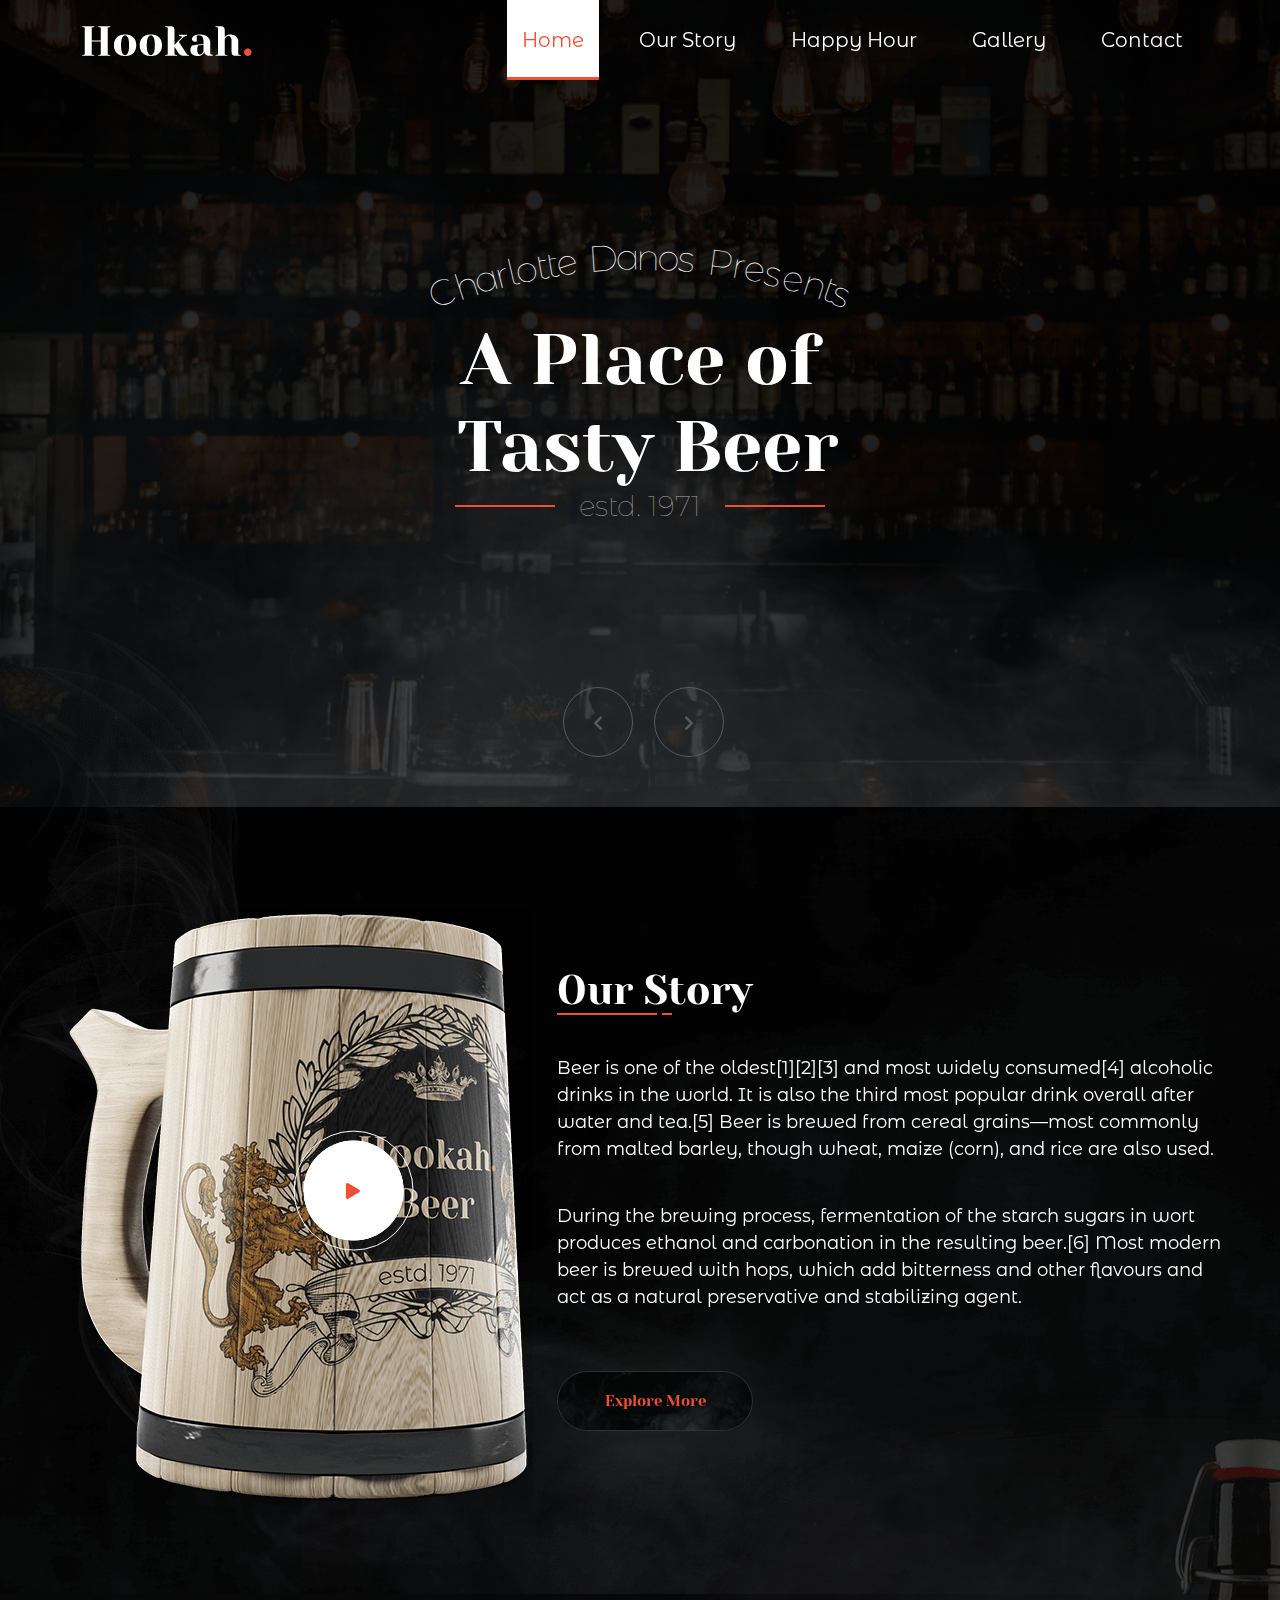
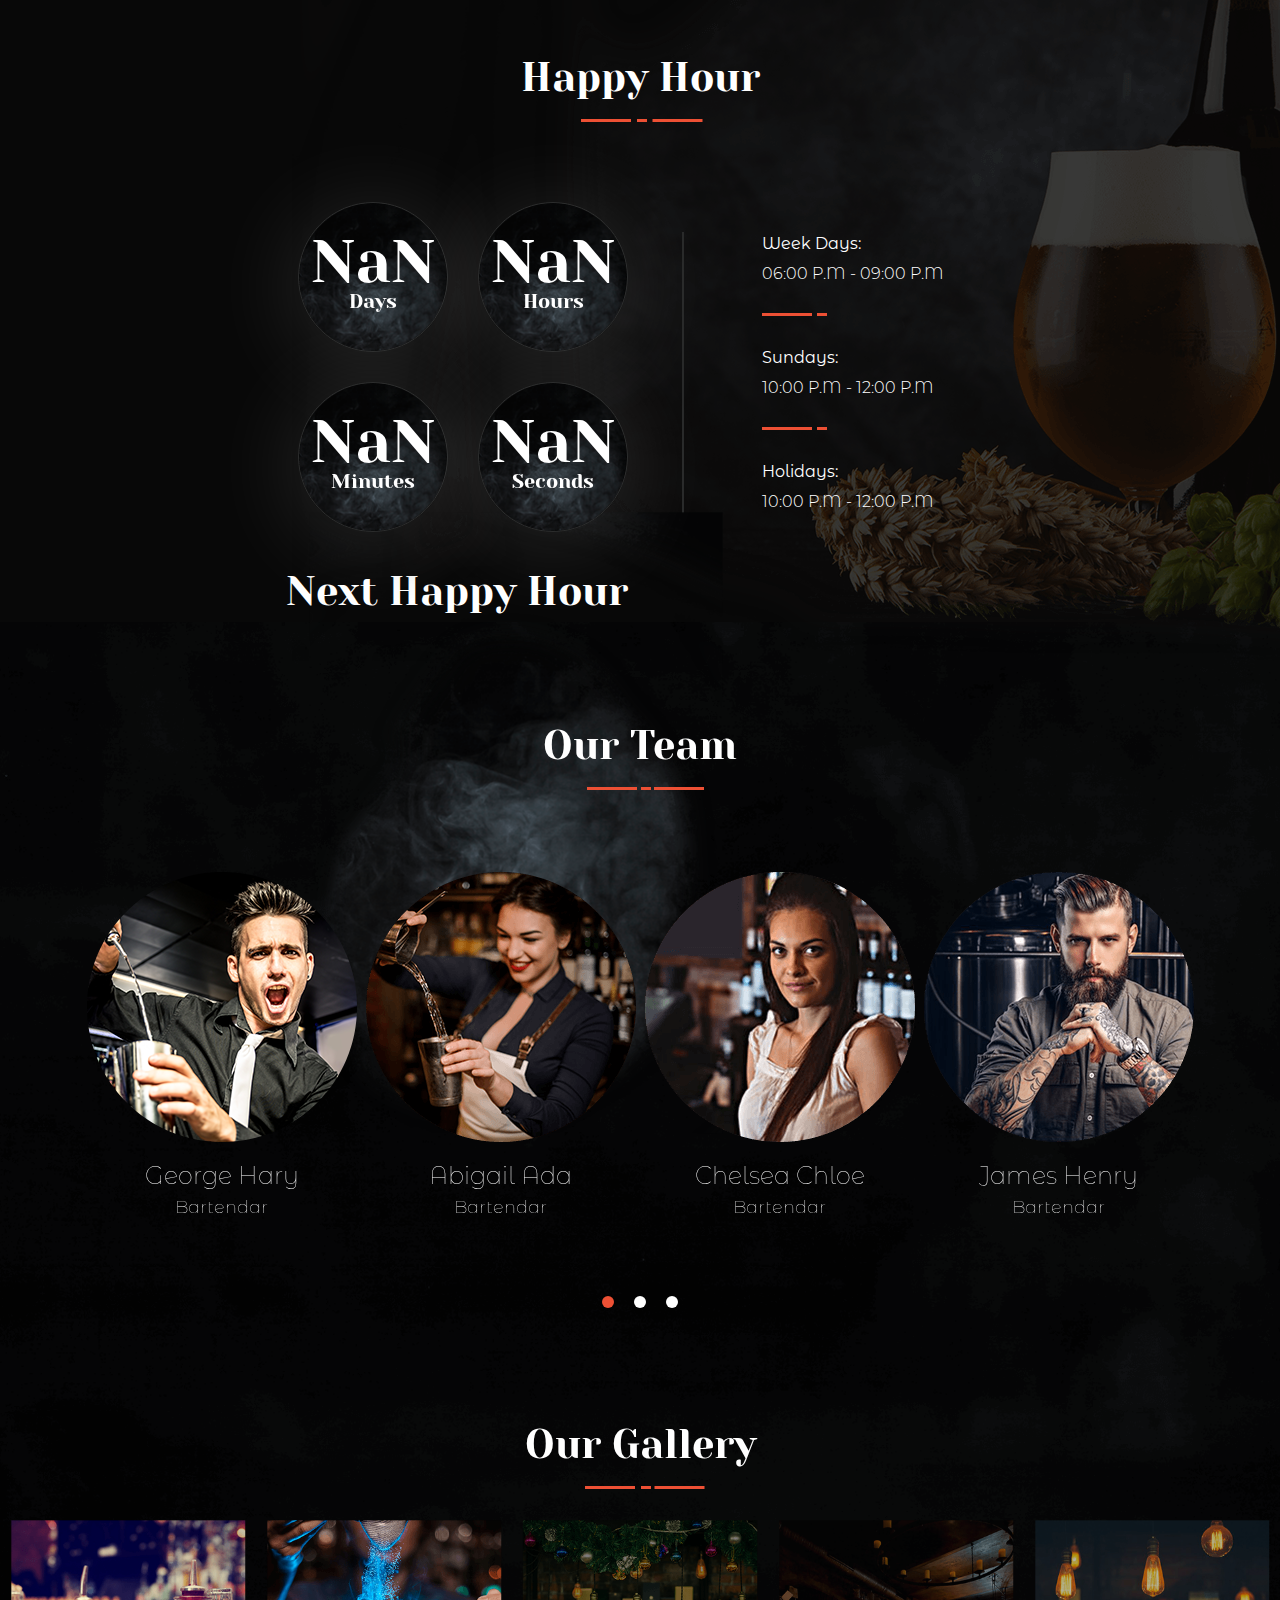
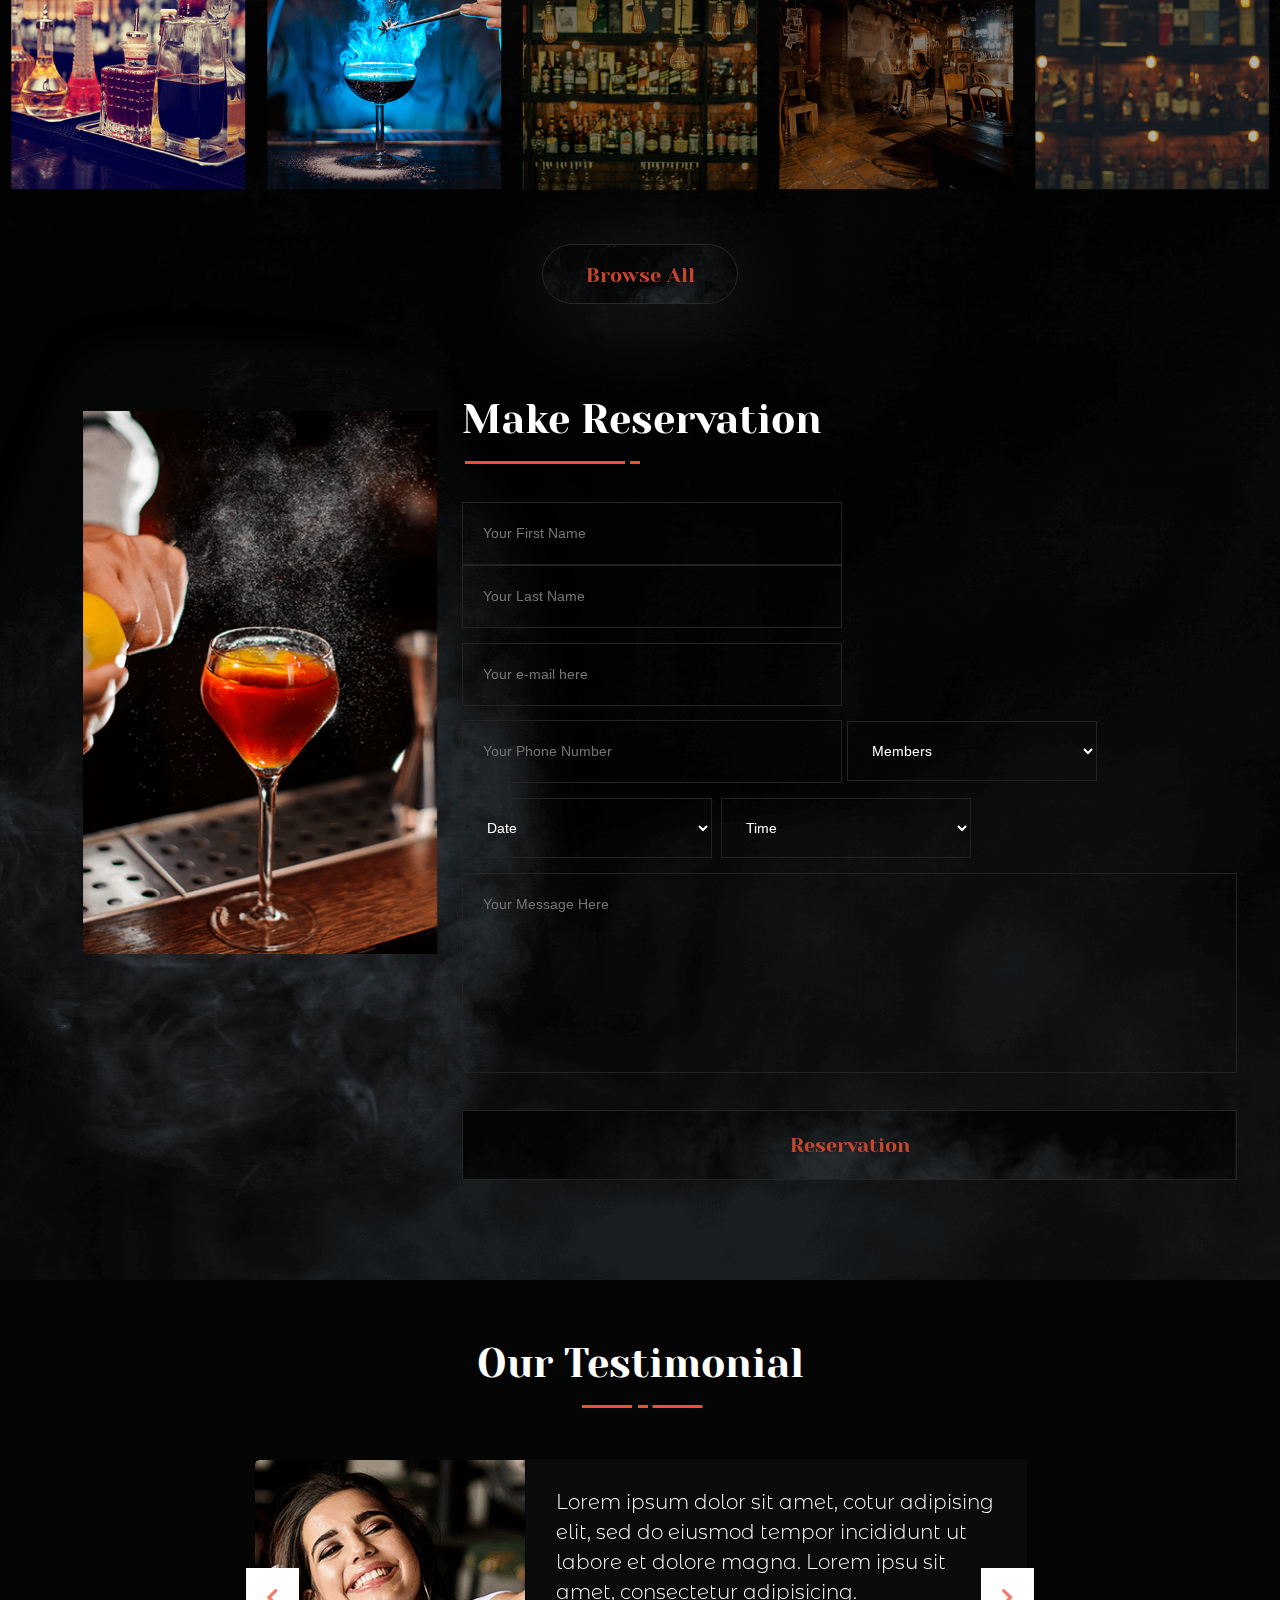
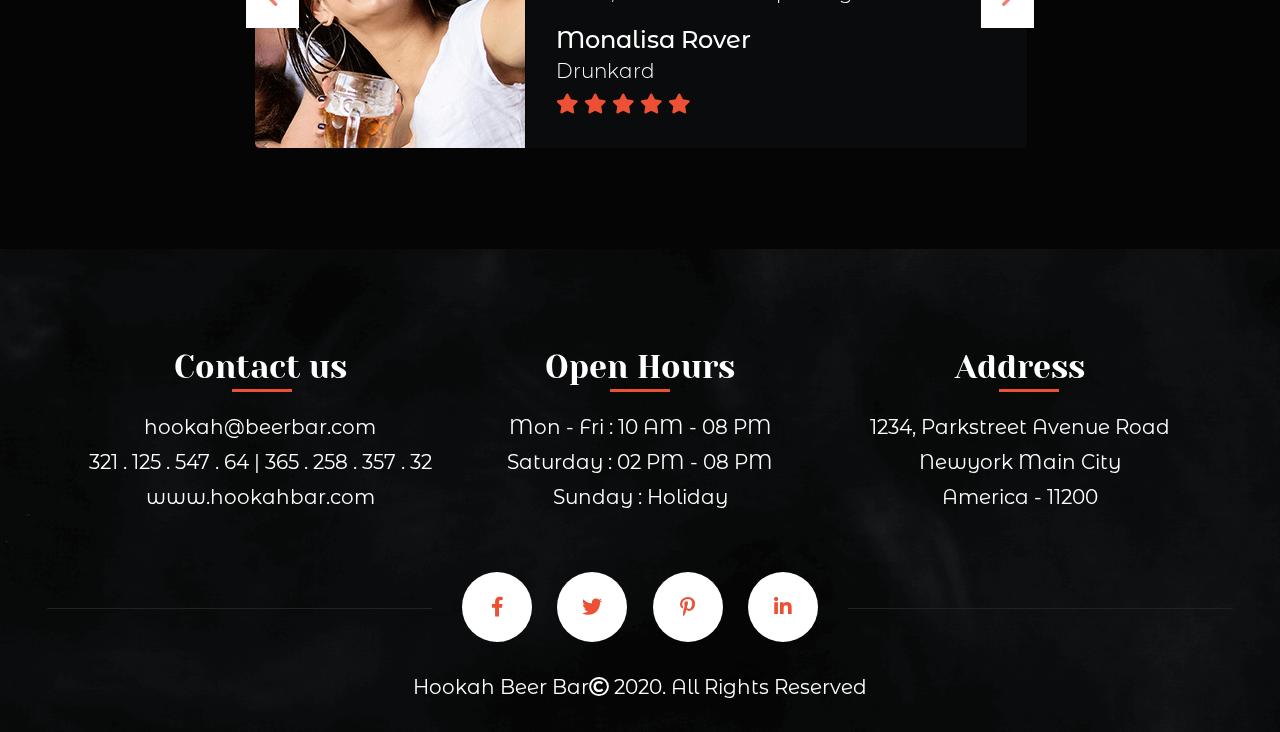
==== commit bf44beb8: "change" ====
--- a/index.html
+++ b/index.html
@@ -102,8 +102,8 @@
                 <div class="overlay">
                     <div class="banner-text">
                         <div id="charlottetwo">Charlotte Danos Presents</div>
-                        <p class="a-place">A Place of </p>
-                        <p class="tasty">Tasty Beer</p>
+                        <h3 class="a-place">A Place of </h3>
+                        <h3 class="tasty">Tasty Beer</h3>
                         <p class="estd">estd. 1971</p>
                     </div>
                 </div>
--- a/css/style.css
+++ b/css/style.css
@@ -104,7 +104,6 @@
 nav {
     position: fixed !important;
     width: 100%;
-    background: transparent;
     top: 0;
     left: 0;
     z-index: 9999;
@@ -181,20 +180,22 @@
 
 }
 
-#banner-part .banner-slider .bannertwo {
-    background: url(../images/banner2.png) no-repeat center;
-    background-size: cover;
-}
-
-
 #banner-part .banner-slider .banner .overlay {
     width: 100%;
     height: 100%;
     background: rgba(0, 0, 0, .7);
-    padding-top: 215px;
-    padding-bottom: 255px;
-
-}
+    padding-top: 230px;
+    padding-bottom: 280px;
+
+}
+
+#banner-part .banner-slider .bannertwo {
+    background: url(../images/banner2.png) no-repeat center;
+    background-size: cover;
+}
+
+
+
 
 #banner-part .banner-slider .banner .overlay .banner-text {
     text-align: center;
@@ -227,9 +228,6 @@
     font-size: 72px;
     margin-top: -5px;
 
-
-
-
 }
 
 #banner-part .banner-slider .banner .overlay .banner-text .tasty {
@@ -237,7 +235,6 @@
     color: white;
     font-weight: 400;
     font-size: 72px;
-    margin-top: -20px;
     margin-left: 15px;
 
 
@@ -501,6 +498,7 @@
 #contact #banner-part .banner .overlay .banner-text .ban-img img {
     border-radius: 35px;
     border: 1px solid #4a374d;
+    box-shadow: 0px 10px 100px 0px rgb(255 255 255 / 15%);
 }
 
 #contact #banner-part .banner .overlay .banner-text .ban-img .overlay-btn {
@@ -754,6 +752,7 @@
 
     border-radius: 35px;
     border: 1px solid #2e3031;
+    box-shadow: 0px 10px 100px 0px rgb(255 255 255 / 15%);
 
 }
 
@@ -771,7 +770,7 @@
     font-family: 'Yeseva One', cursive;
     font-weight: 400;
     color: #ea4f33;
-    font-size: 20px;
+    font-size: 15px;
 }
 
 
@@ -972,10 +971,12 @@
     width: 150px;
     border: 1px solid #2d2e2e;
     border-radius: 50%;
+    box-shadow: 0px 10px 100px 0px rgb(255 255 255 / 15%);
 }
 
 #happy-hour .mother-happy-img .left .happy-img {
     position: relative;
+    z-index: 2;
 }
 
 #happy-hour .mother-happy-img .left .happy-img .overlay {
@@ -994,6 +995,7 @@
 
 #happy-hour .mother-happy-img .right .happy-img {
     position: relative;
+    z-index: 2;
 }
 
 #happy-hour .mother-happy-img .right .happy-img .overlay3 {
@@ -1278,8 +1280,9 @@
 }
 
 #gallery-part .btn img {
-    border-radius: 29px;
+    border-radius: 35px;
     border: 1px solid #282929;
+    box-shadow: 0px 10px 100px 0px rgb(255 255 255 / 15%);
 }
 
 #gallery-part .btn a {
@@ -1945,7 +1948,7 @@
 
 }
 
-.backtotop i{
+.backtotop i {
     color: white;
 }
 
--- a/css/responsive.css
+++ b/css/responsive.css
@@ -1,9 +1,20 @@
 @media (min-width: 320px) and (max-width: 575.98px) {
+
+
+    /* common css start */
+
+    body {
+        overflow-x: hidden;
+        ;
+    }
+
+    /* common css end */
 
     /* nav part start */
 
     nav {
         padding: 20px 0 !important;
+
     }
 
     nav button i {
@@ -12,6 +23,9 @@
 
     nav ul {
         padding-top: 20px;
+        background: #000000;
+        text-align: center;
+
     }
 
     nav ul li .active {
@@ -66,7 +80,7 @@
 
     #banner-part .banner-slider .banner .overlay .banner-text .tasty {
         font-size: 32px;
-        margin-top: -10px;
+
         margin-left: 0;
     }
 
@@ -113,20 +127,23 @@
         padding-top: 50px;
     }
 
-    #contact #banner-part .banner .overlay .banner-text .ban-img .overlay-btn .go {
-        font-size: 18px;
+    #contact #banner-part .banner .overlay .banner-text .ban-img .overlay-btn {
+        font-size: 15px;
     }
 
     #contact #banner-part .banner .overlay .banner-text .counter-down {
         flex-wrap: wrap;
-        justify-content: space-around;
+        justify-content: flex-start;
         padding-top: 50px;
+        align-items: flex-start;
     }
 
     #contact #banner-part .banner .overlay .banner-text .counter-down .counter-mother {
         width: 50px;
         padding-bottom: 20px;
     }
+
+
 
 
     /* indexcontact banner part end */
@@ -407,6 +424,10 @@
         padding-top: 20px;
     }
 
+    #form-part .form-smoke {
+        display: none;
+    }
+
     #form-part .form-info #name {
         padding: 15px;
         width: 140px;
@@ -434,32 +455,30 @@
     }
 
     #form-part .form-info #date {
-        width: 80px;
+        width: 85px;
         padding: 15px;
     }
 
     #form-part .form-info #time {
-        width: 80px;
+        width: 85px;
         padding: 15px;
     }
 
     #form-part .form-info .message {
-        width: 300px;
+        width: 292px;
         height: 120px;
         padding: 15px;
     }
 
     #form-part .form-info a img {
-        width: 300px;
+        width: 292px;
     }
 
     /* form part end */
 
     /* testimonial part start */
 
-    #testimonial-part {
-        padding-bottom: 60px;
-    }
+
 
     #testimonial-part .title {
         padding-bottom: 50px;
@@ -533,7 +552,7 @@
     /* footer part start */
 
     #footer-part .row {
-        padding-top: 0;
+        padding-top: 60px;
     }
 
     #footer-part .row .footer-mother {
@@ -635,6 +654,13 @@
     /* indexgallery gallery  part end */
 
 
+    /* back to top btn start */
+
+    .backtotop {
+        padding: 20px 10px;
+    }
+
+
 
 
 
@@ -647,12 +673,22 @@
 
 
 @media (min-width: 576px) and (max-width: 767.98px) {
+
+    /* common css start */
+
+    body {
+        overflow-x: hidden;
+        ;
+    }
+
+    /* common css end */
 
 
     /* nav part start */
 
     nav {
         padding: 20px 0 !important;
+
     }
 
 
@@ -661,7 +697,9 @@
     }
 
     nav ul {
-        padding-top: 20px;
+
+        background: black;
+        text-align: center;
     }
 
     nav ul li .active {
@@ -713,7 +751,6 @@
 
     #banner-part .banner-slider .banner .overlay .banner-text .tasty {
         font-size: 32px;
-        margin-top: -10px;
         margin-left: 0;
     }
 
@@ -773,6 +810,15 @@
 
     /* indexhome about part end */
 
+    /* indexabout about part start */
+
+    #about #about-part .about-img .venoboxone {
+        transform: translate(13%, -67%);
+    }
+
+    /* indexabout about part end */
+
+
     /* about part start */
 
     #about-part {
@@ -953,7 +999,7 @@
     }
 
     #team-part .team-smoke {
-        top: 36%;
+        top: 44%;
         left: 53%;
         z-index: -1;
     }
@@ -1013,18 +1059,13 @@
 
     /* form part start */
 
-    #form-part .form-info {
-        text-align: center;
-    }
+
 
     #form-part {
         padding-top: 150px;
         padding-bottom: 0;
     }
 
-    #form-part .title {
-        justify-content: center;
-    }
 
     #form-part .title .happy {
         font-size: 30px;
@@ -1034,48 +1075,50 @@
 
     #form-part .form-info #name {
         padding: 15px;
-        width: 140px;
+        width: 250px;
     }
 
     #form-part .form-info #last {
         padding: 15px;
-        width: 140px;
+        width: 250px;
     }
 
     #form-part .form-info #email {
         padding: 15px;
-        width: 140px;
+        width: 250px;
+
     }
 
     #form-part .form-info #teli {
         padding: 15px;
-        width: 140px;
+        width: 250px;
+
     }
 
     #form-part .form-info #member {
-        width: 106px;
+        width: 166px;
         padding: 15px;
 
     }
 
     #form-part .form-info #date {
-        width: 80px;
+        width: 166px;
         padding: 15px;
     }
 
     #form-part .form-info #time {
-        width: 80px;
+        width: 166px;
         padding: 15px;
     }
 
     #form-part .form-info .message {
-        width: 442px;
+        width: 100%;
         height: 120px;
         padding: 15px;
     }
 
     #form-part .form-info a img {
-        width: 442px;
+        width: 100%;
     }
 
     /* form-part start */
@@ -1083,7 +1126,7 @@
     /* testimonial part start */
 
     #testimonial-part {
-        padding-bottom: 60px;
+
         position: relative;
     }
 
@@ -1162,11 +1205,11 @@
 
     /* indexgallery footer part end */
 
-    /* footer part start */
-
     #footer-part .row {
         padding-top: 0px;
     }
+
+    /* footer part start */
 
     #footer-part .row .footer-mother {
         padding-bottom: 20px;
@@ -1260,6 +1303,12 @@
 
     /* indexgallery gallery part end */
 
+    /* back to top start */
+
+    .backtotop {
+        padding: 25px 12px;
+    }
+
 
 
 
@@ -1267,11 +1316,21 @@
 
 
 @media (min-width: 768px) and (max-width: 991.98px) {
+
+    /* common css start */
+
+    body {
+        overflow-x: hidden;
+        ;
+    }
+
+    /* common css end */
 
     /* nav part start */
 
     nav {
         padding: 20px 0 !important;
+
     }
 
 
@@ -1280,7 +1339,8 @@
     }
 
     nav ul {
-        padding-top: 20px;
+        background: black;
+        text-align: center;
     }
 
     nav ul li .active {
@@ -1324,7 +1384,7 @@
 
     #banner-part .banner-slider .banner .overlay .banner-text .tasty {
         font-size: 32px;
-        margin-top: -10px;
+
         margin-left: 0;
     }
 
@@ -1387,6 +1447,11 @@
         justify-content: center;
     }
 
+
+    #about #about-part .about-img .about-smoke img {
+        transform: translate(-4%, -4%);
+    }
+
     /* indexabout about part end */
 
     /* about part start */
@@ -1400,6 +1465,10 @@
         justify-content: end;
     }
 
+    #about-part .about-img .venoboxone {
+        transform: translate(93%, -67%);
+    }
+
 
     #about-part .about-img img {
         width: auto;
@@ -1407,7 +1476,7 @@
 
     #about-part .about-img .about-smoke img {
         width: 50%;
-        left: 8%;
+        left: 24%;
         z-index: 1;
     }
 
@@ -1713,6 +1782,7 @@
     #testimonial-part {
         position: relative;
         margin-top: 60px;
+
     }
 
     #testimonial-part .title .happy::after {
@@ -1728,7 +1798,7 @@
         transform: translateX(36%);
     }
 
-    #testimonial-part .title .happy {
+    .title .happy {
         font-size: 30px;
     }
 
@@ -1867,6 +1937,15 @@
 
     /* indexgallery gallery part end */
 
+    /* back to top start */
+
+
+    .backtotop {
+        padding: 30px 20px;
+    }
+
+    /* back to top end */
+
 
 
 
@@ -1875,6 +1954,15 @@
 
 
 @media (min-width: 992px) and (max-width: 1199.98px) {
+
+    /* common css start */
+
+    body {
+        overflow-x: hidden;
+        ;
+    }
+
+    /* common css end */
 
     /* about part start */
 
@@ -1973,6 +2061,11 @@
     }
 
 
+    #happy-hour .happy-right-text::after {
+        left: -65px;
+    }
+
+
     #happy-hour .mother-happy-img img {
         width: 100px;
     }
@@ -2161,17 +2254,17 @@
     }
 
     #form-part .form-info #member {
-        width: 195px;
+        width: 199px;
 
     }
 
     #form-part .form-info #date {
-        width: 195px;
+        width: 199px;
 
     }
 
     #form-part .form-info #time {
-        width: 195px;
+        width: 199px;
 
     }
 
@@ -2230,16 +2323,11 @@
 
     /* testimonial part end */
 
-    /* indexabout footer part start */
-
-    #about #footer-part .row {
-        padding-top: 0px;
-    }
-
-    /* indexabout footer part end */
+
+
+
 
     /* footer part start */
-
     #footer-part .row {
         padding-top: 60px;
     }
@@ -2307,4 +2395,6 @@
     /* indexgallery gallery part end */
 
 
+
+
 }